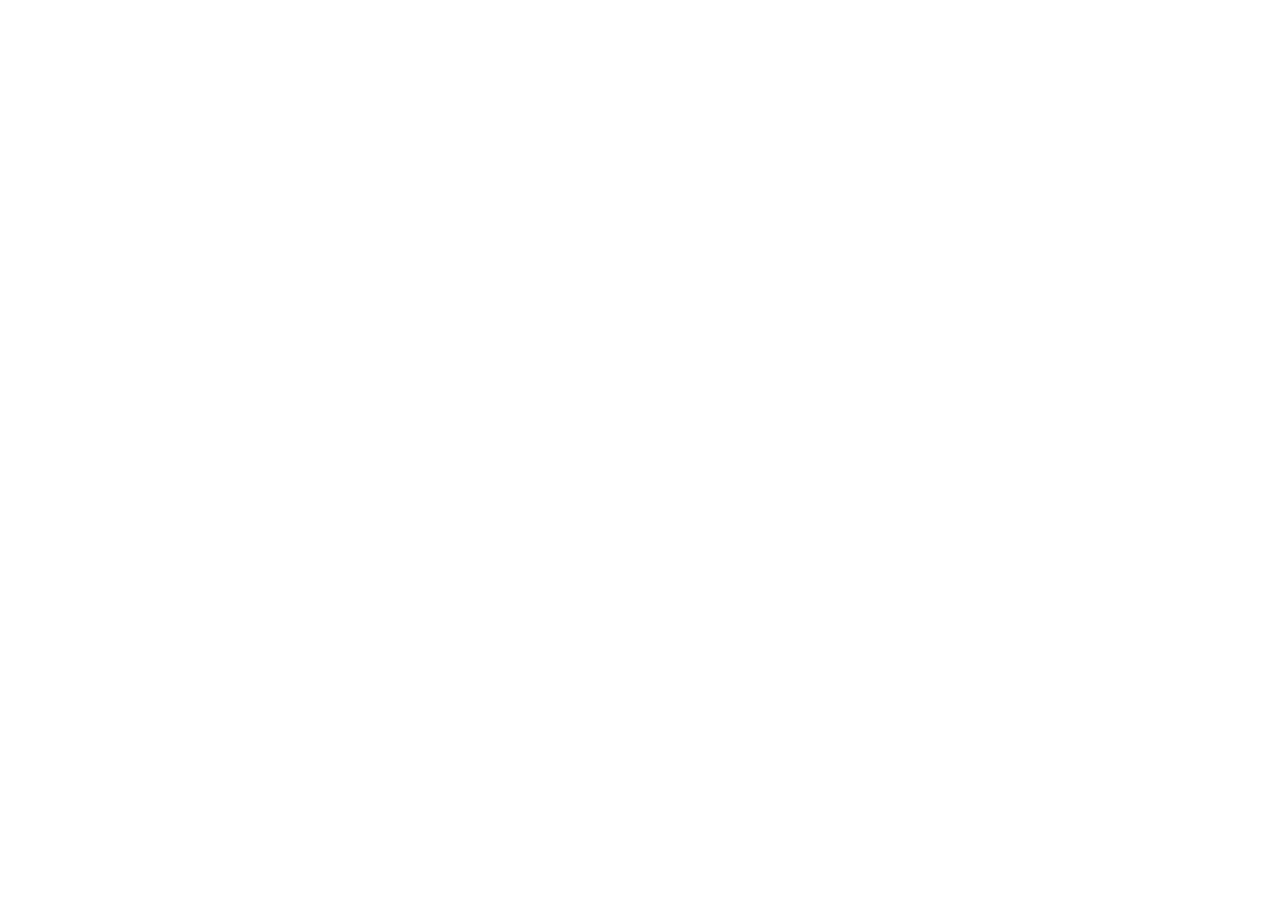
==== artists.html @ 7253f77e "Initial commit" ====
<!DOCTYPE html>
<html lang="en">
<head>
    <meta charset="UTF-8">
    <meta name="viewport" content="width=device-width, initial-scale=1.0">
    <title>Artists</title>
    <link rel="stylesheet" href="artists.css">
</head>
<body>
    
</body>
</html>
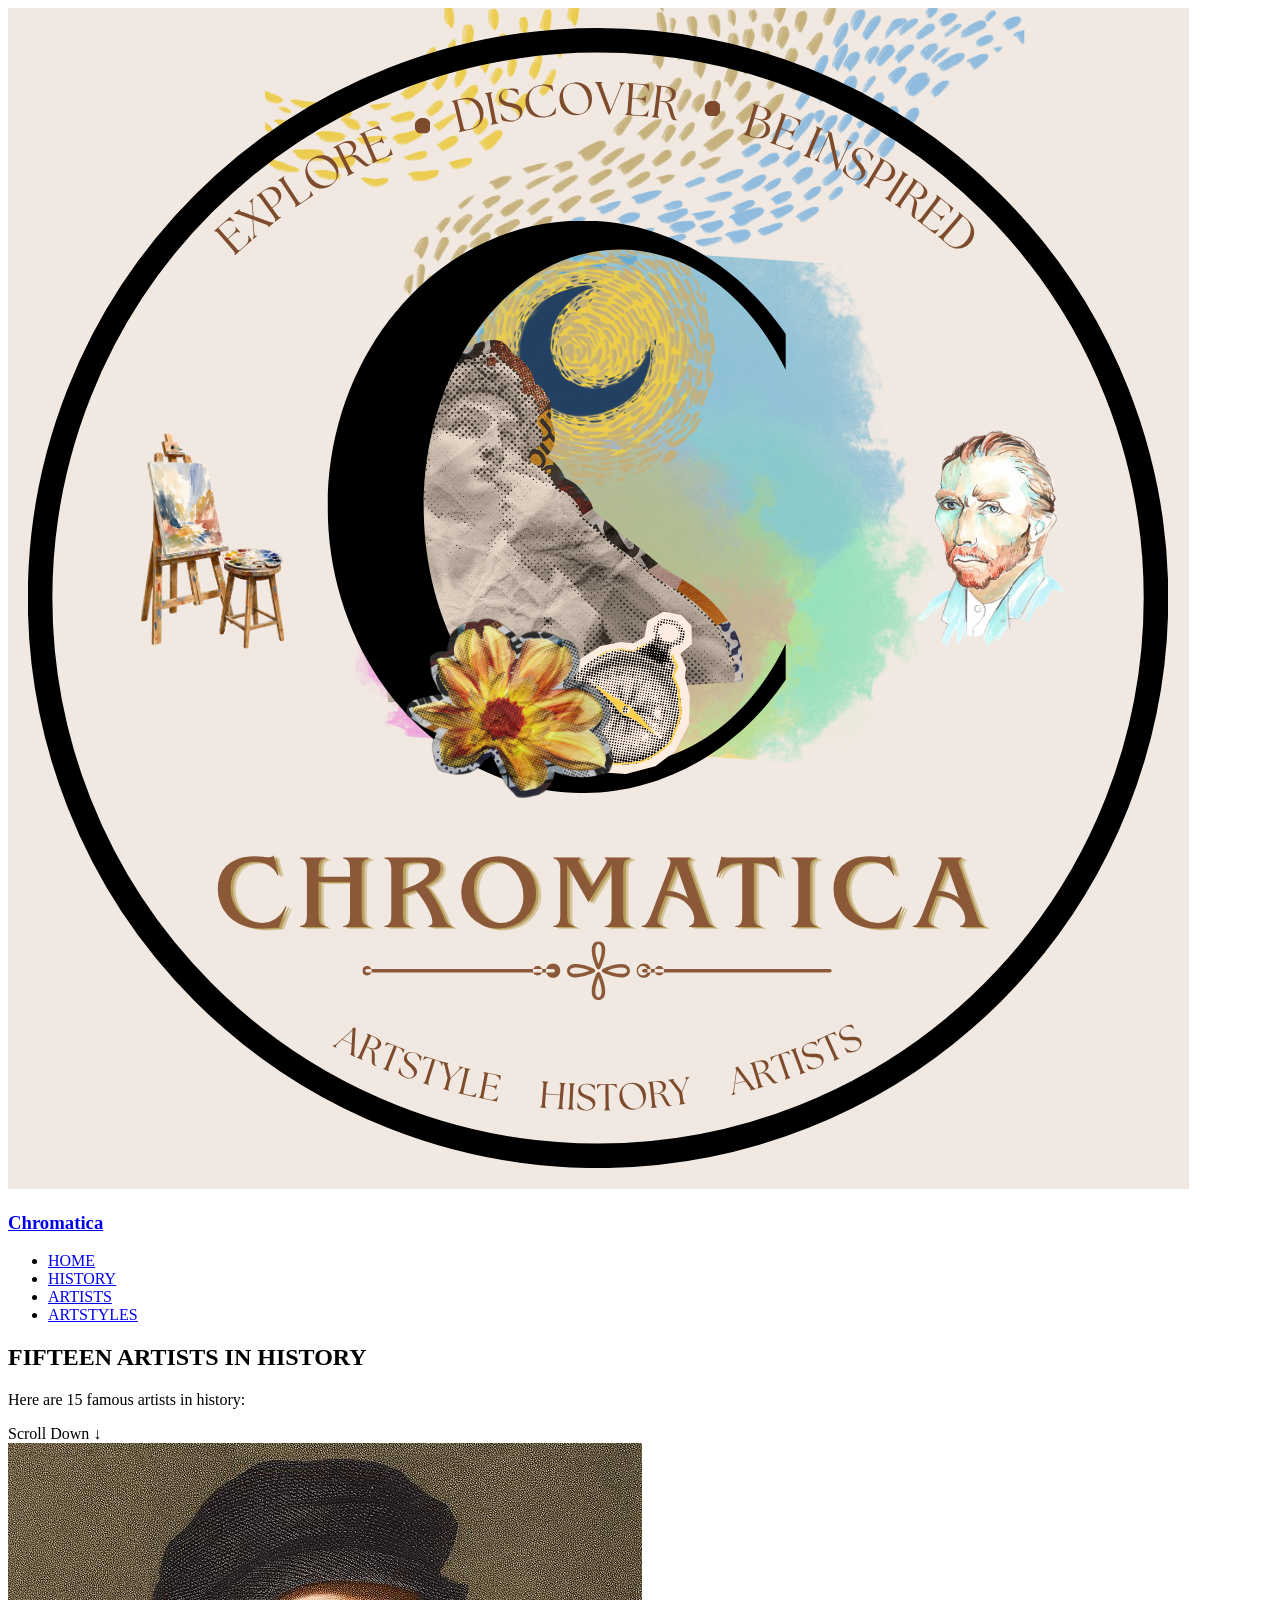
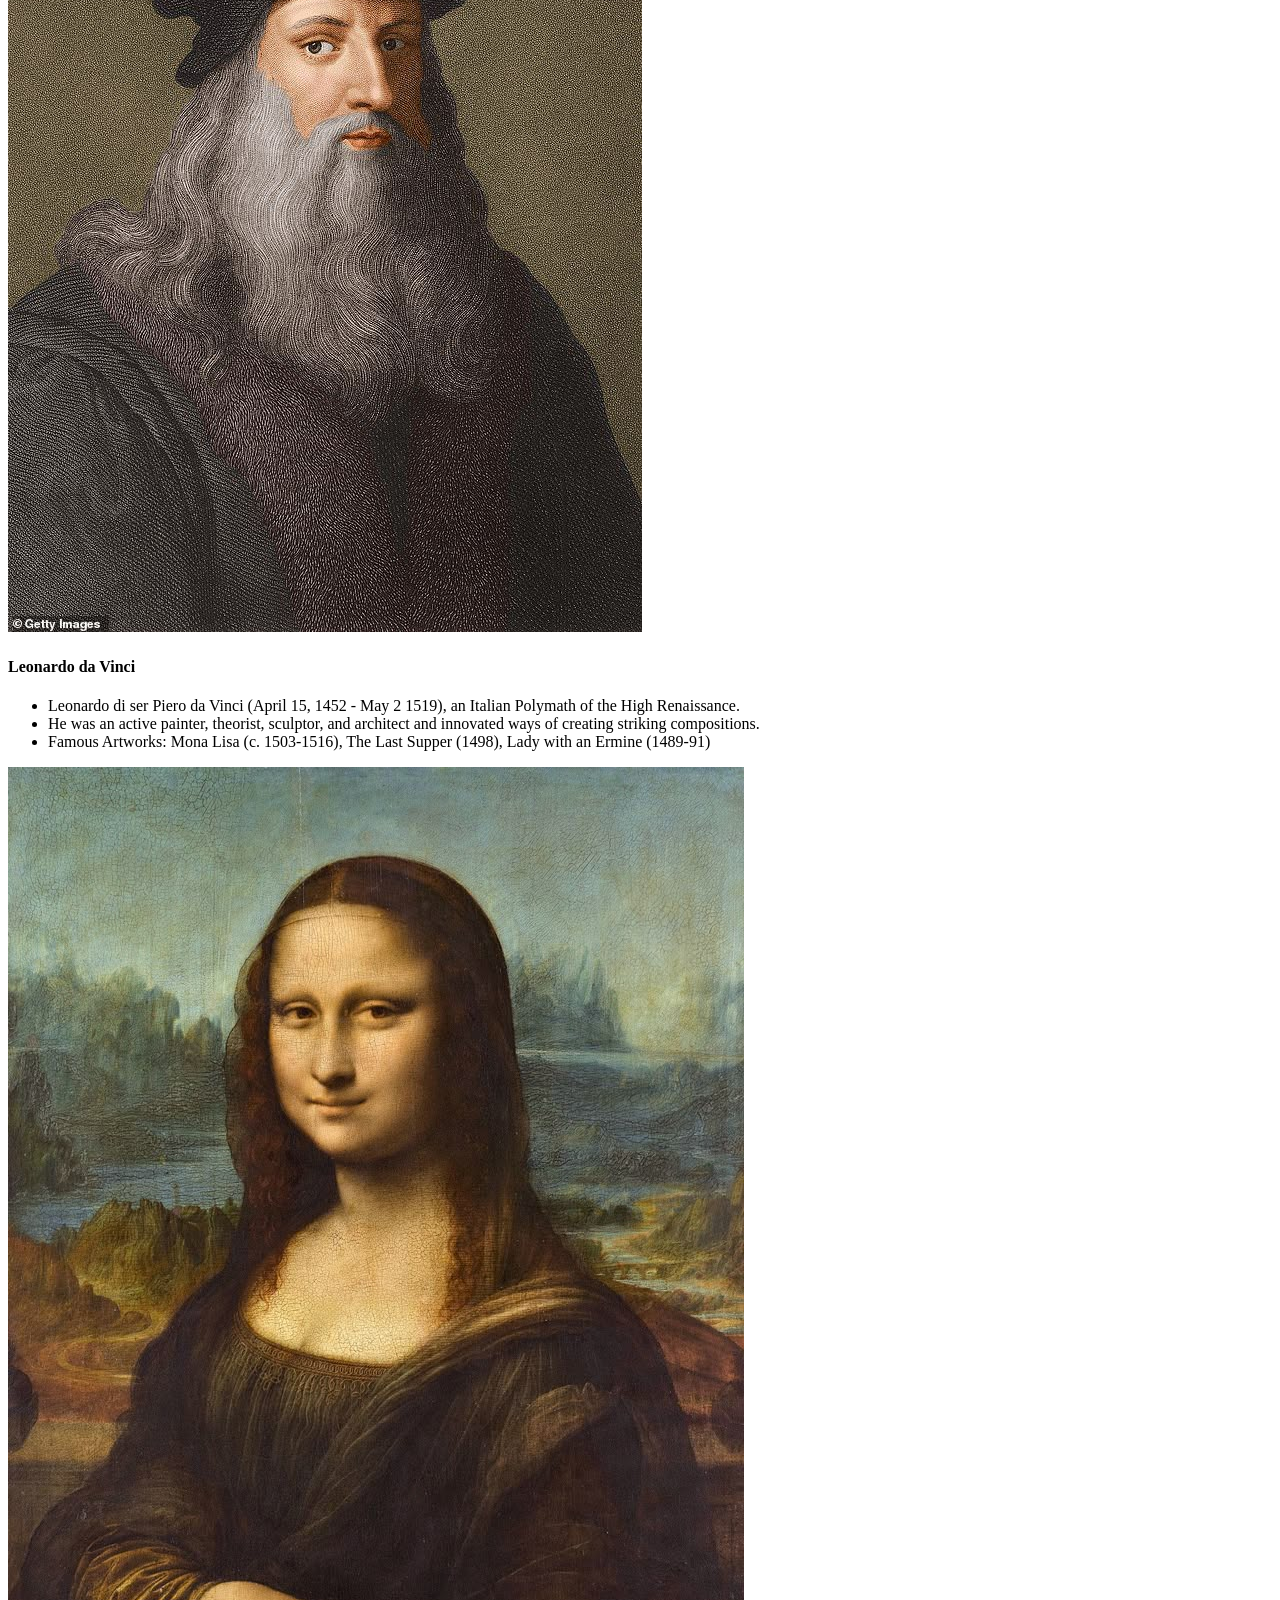
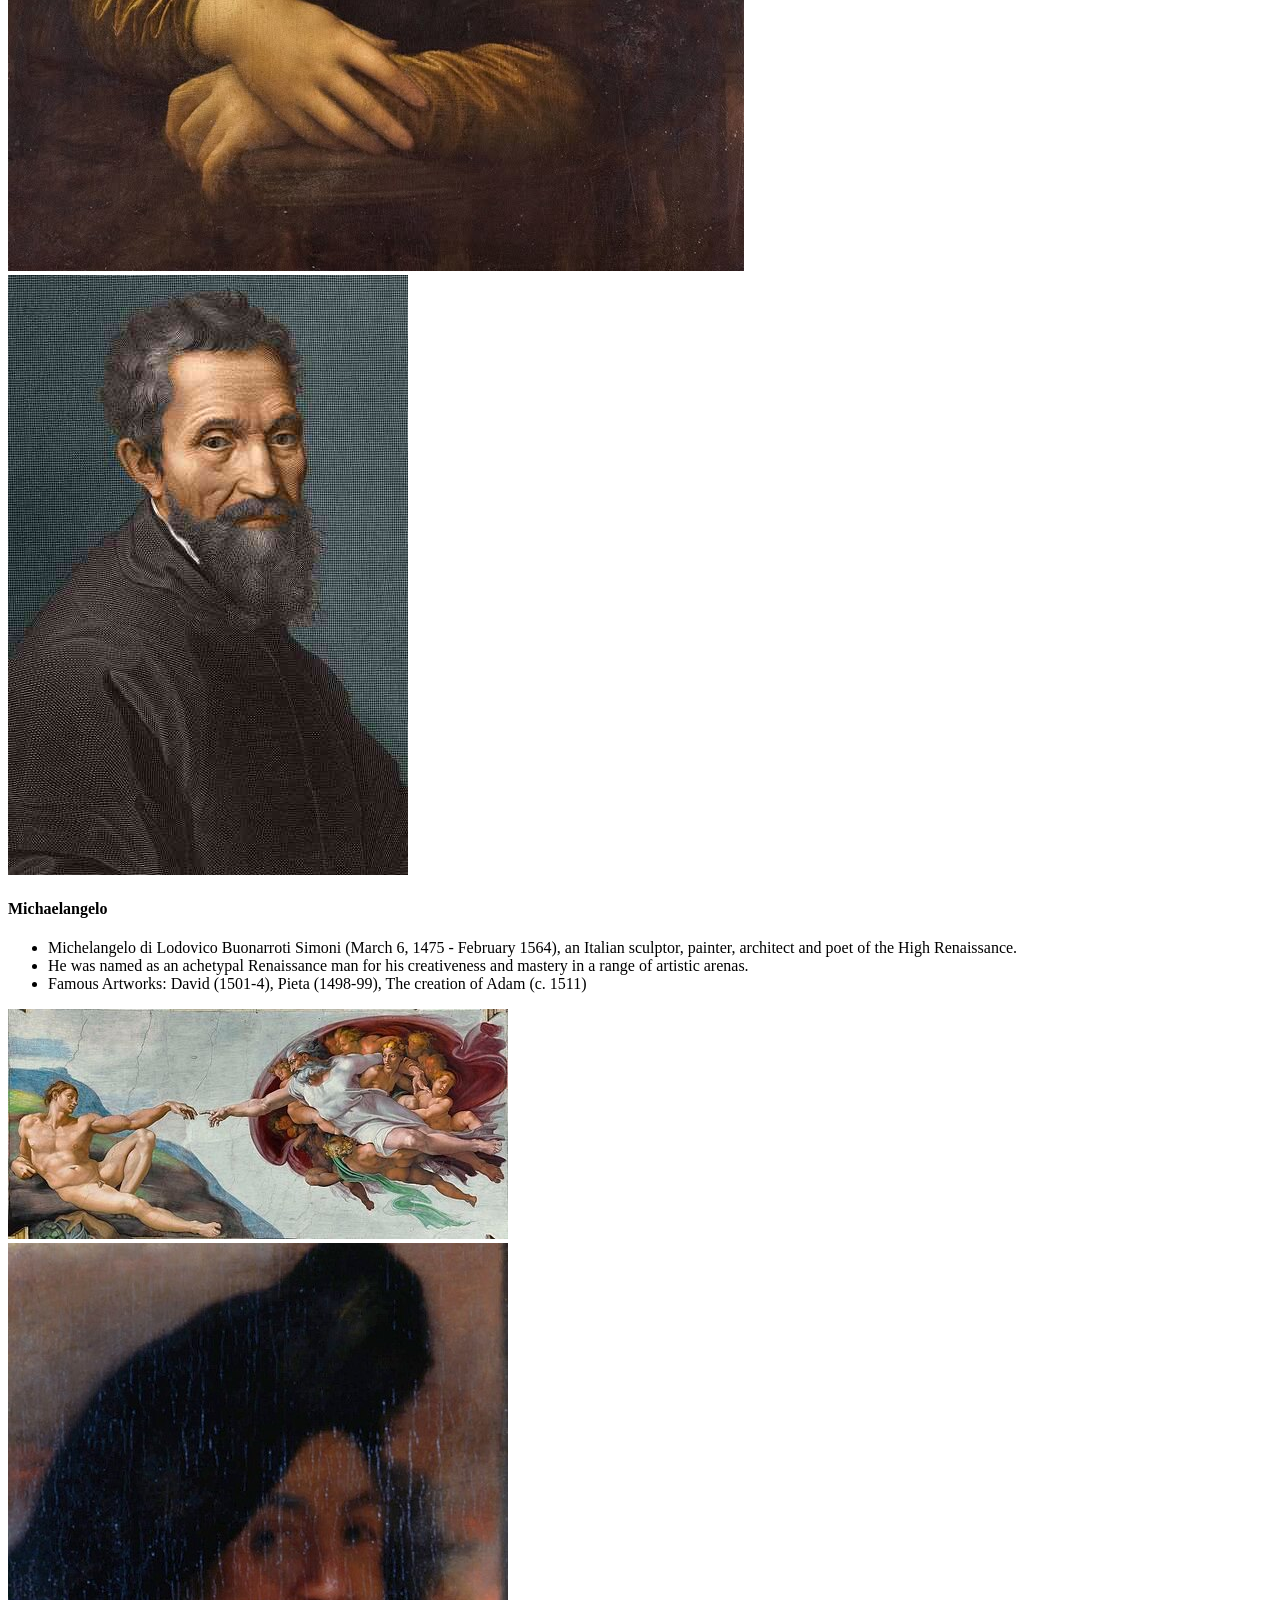
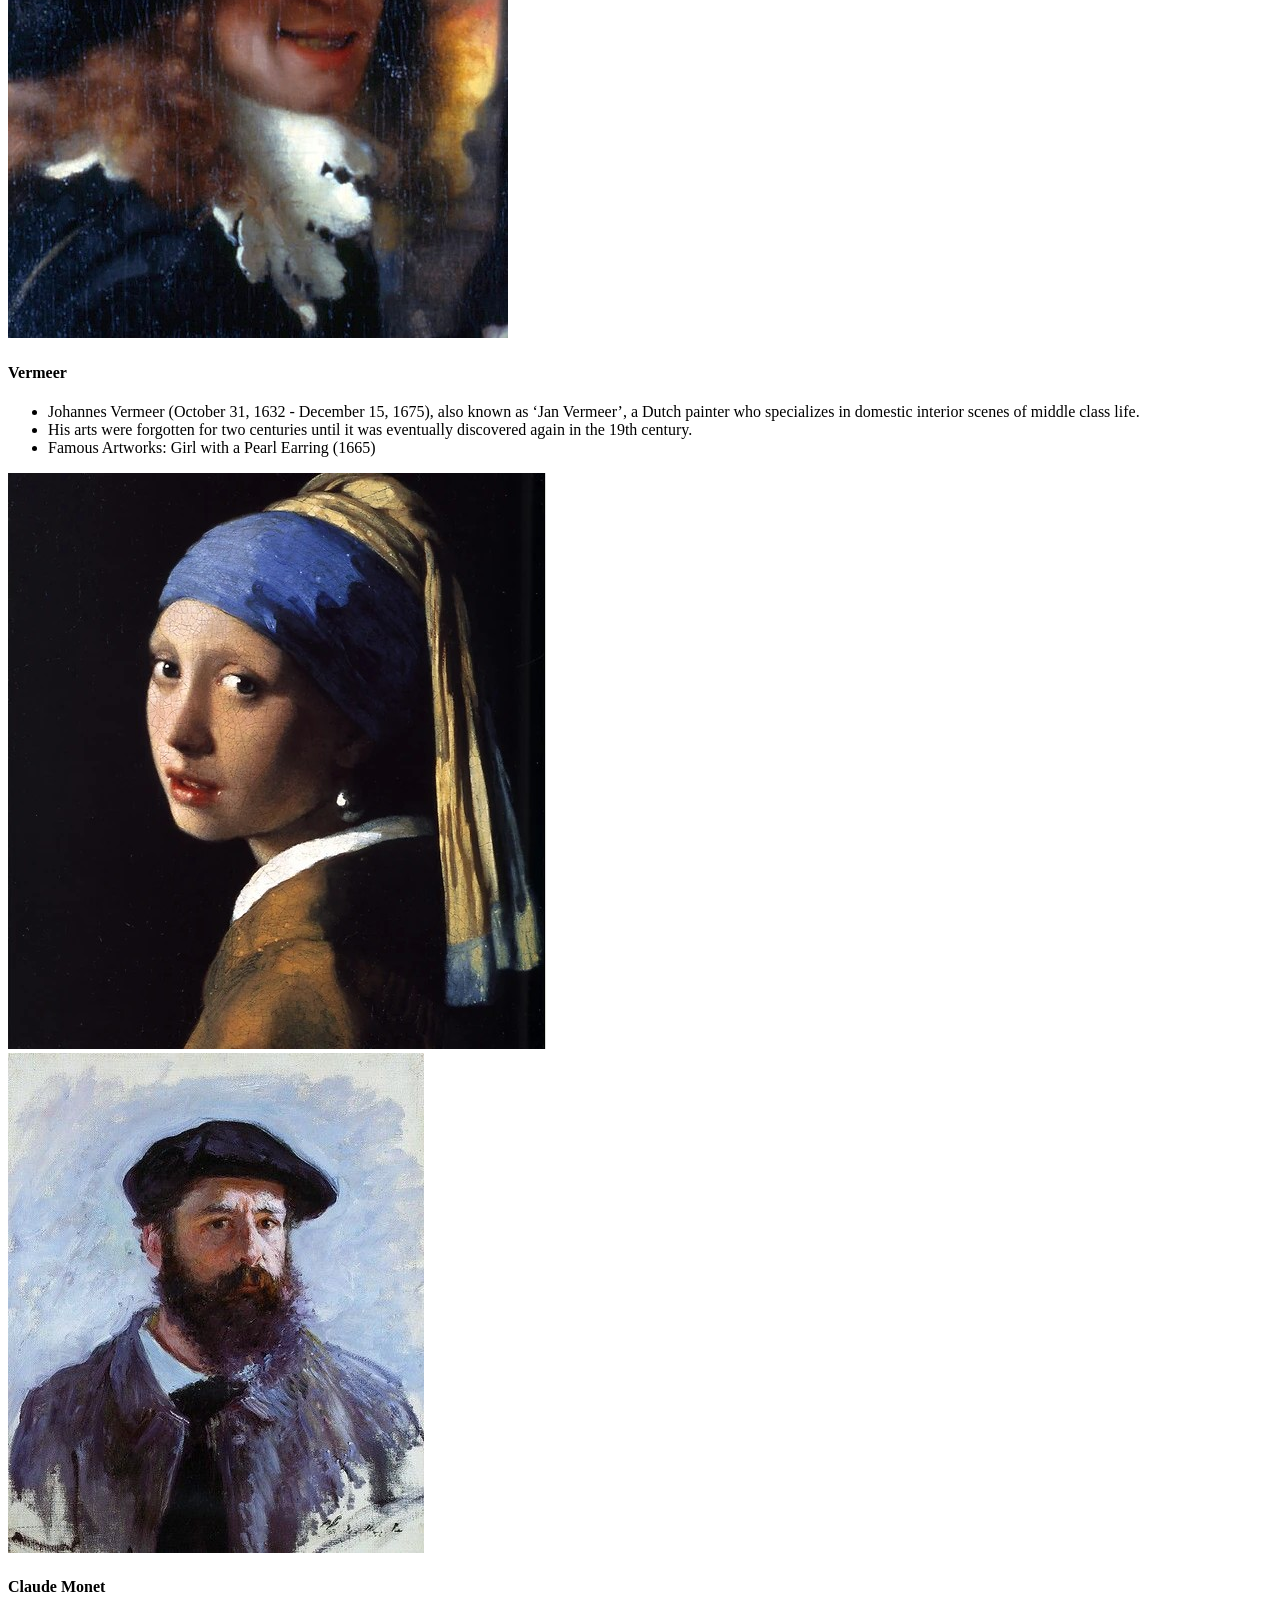
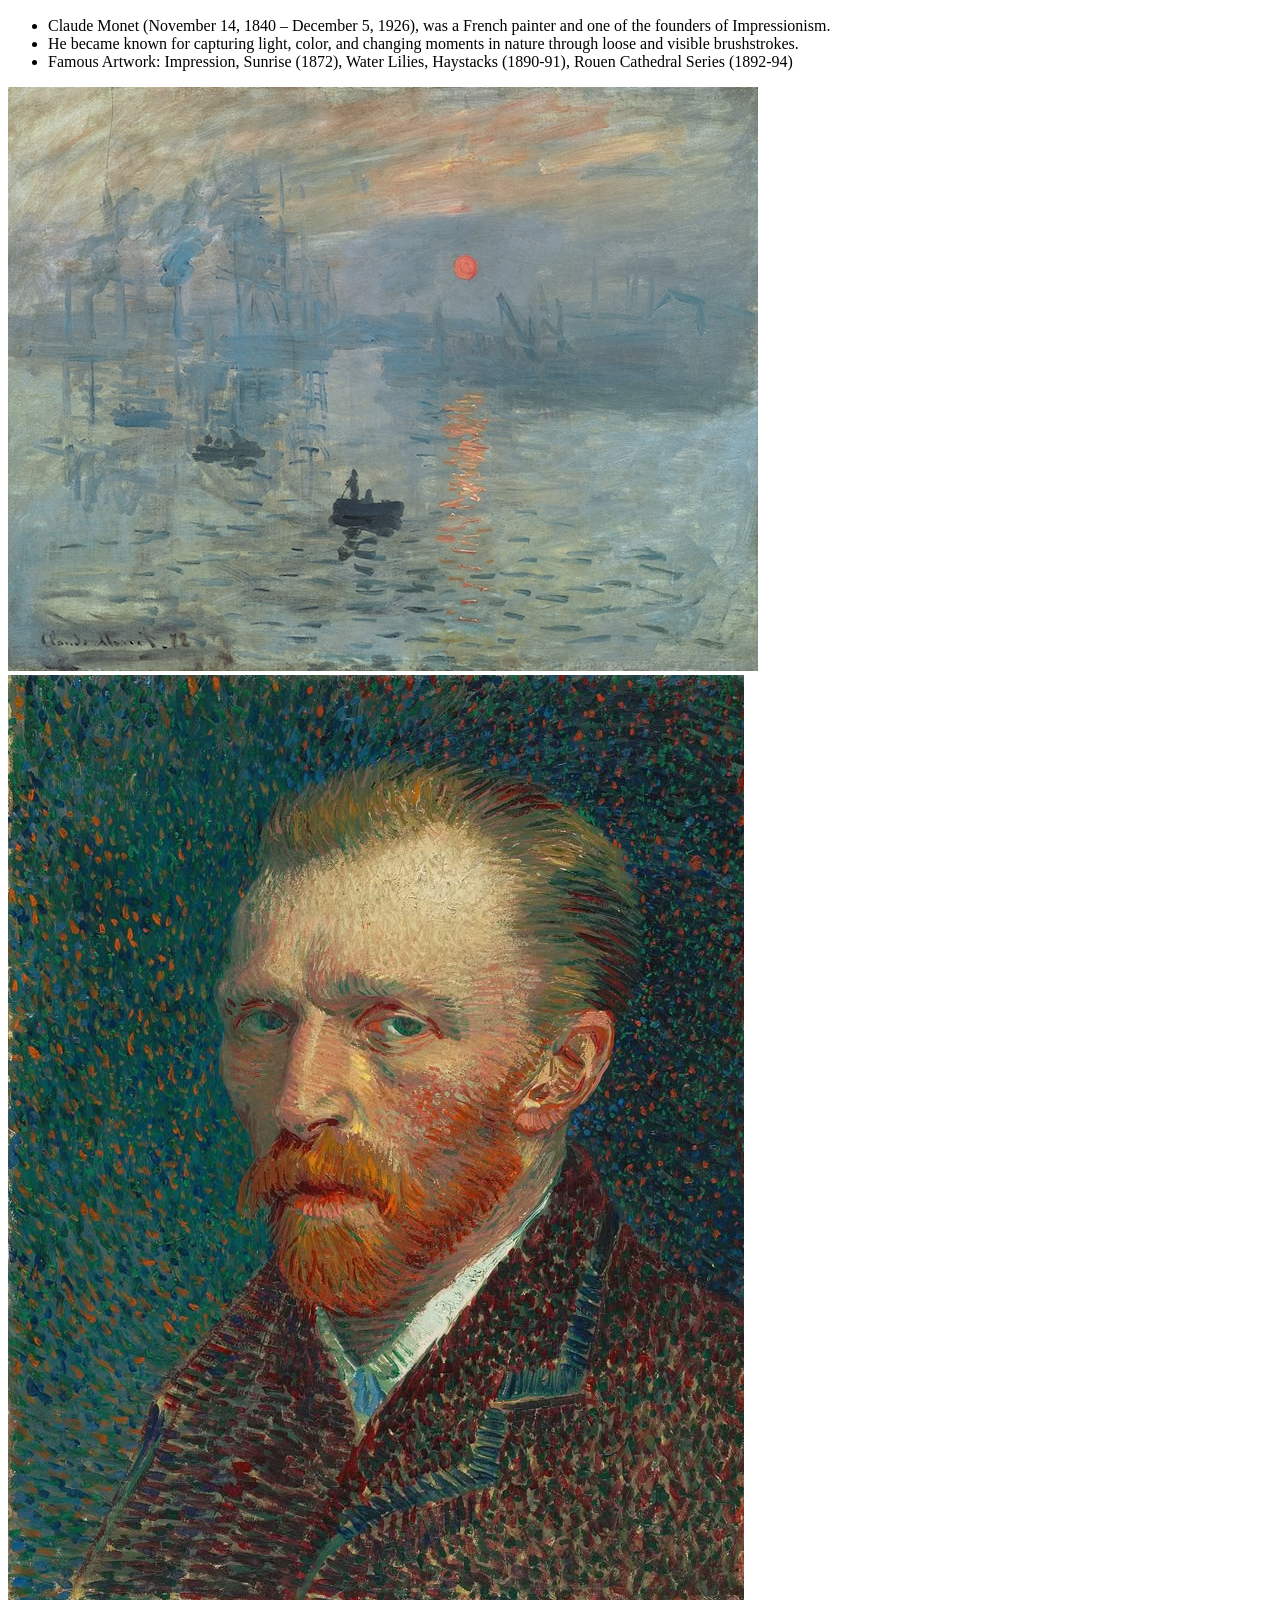
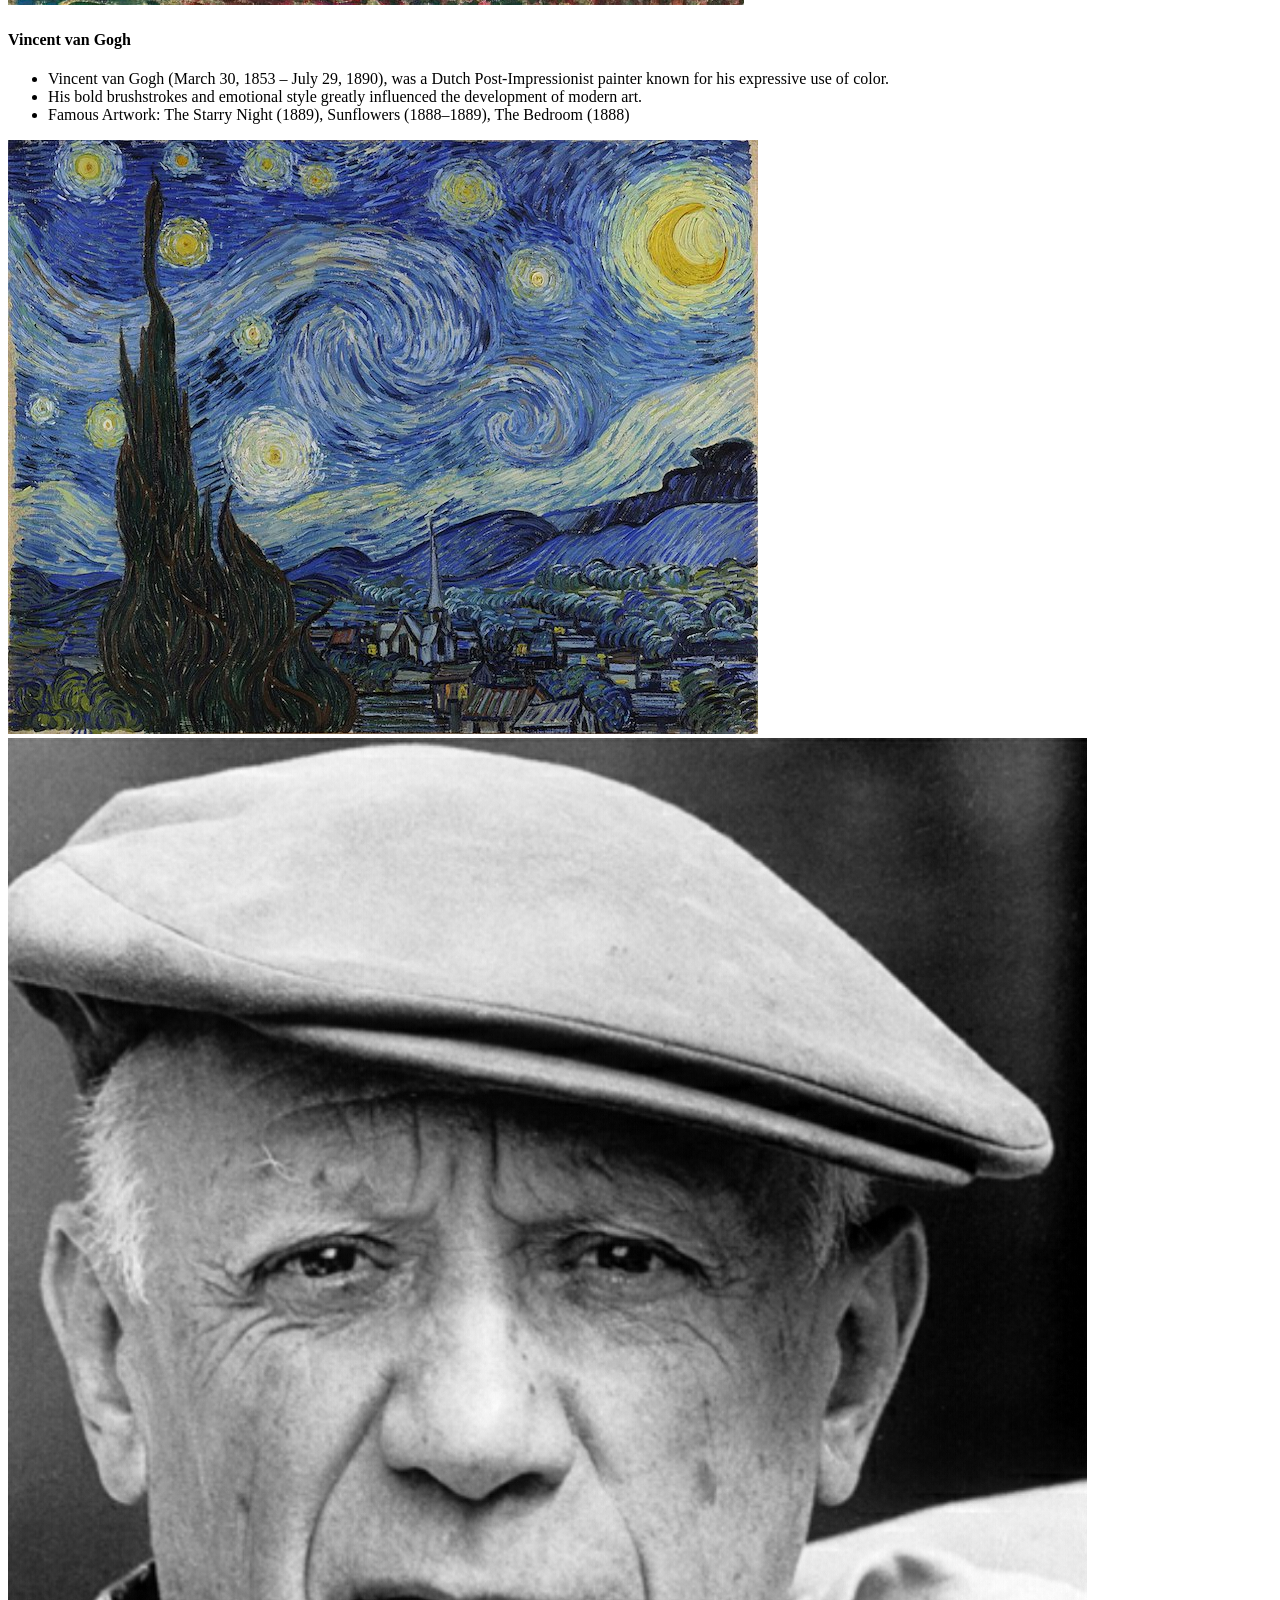
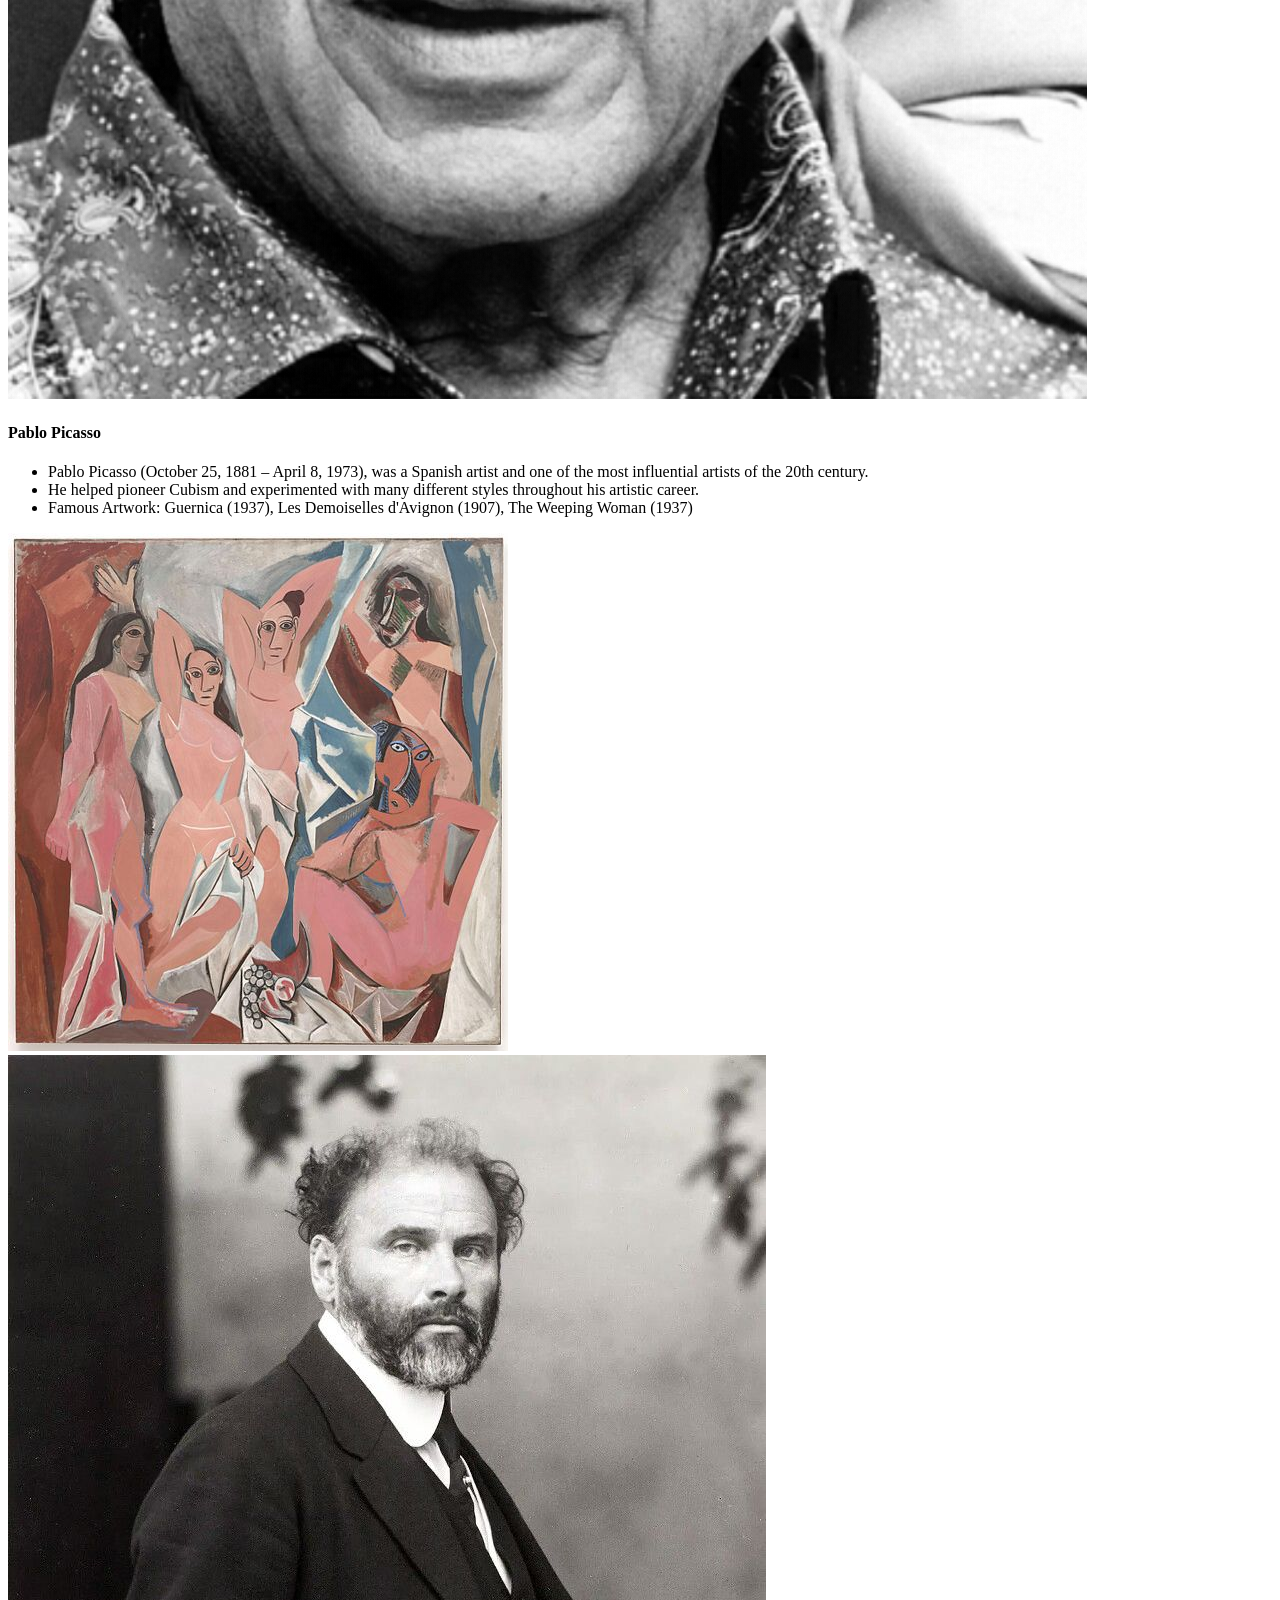
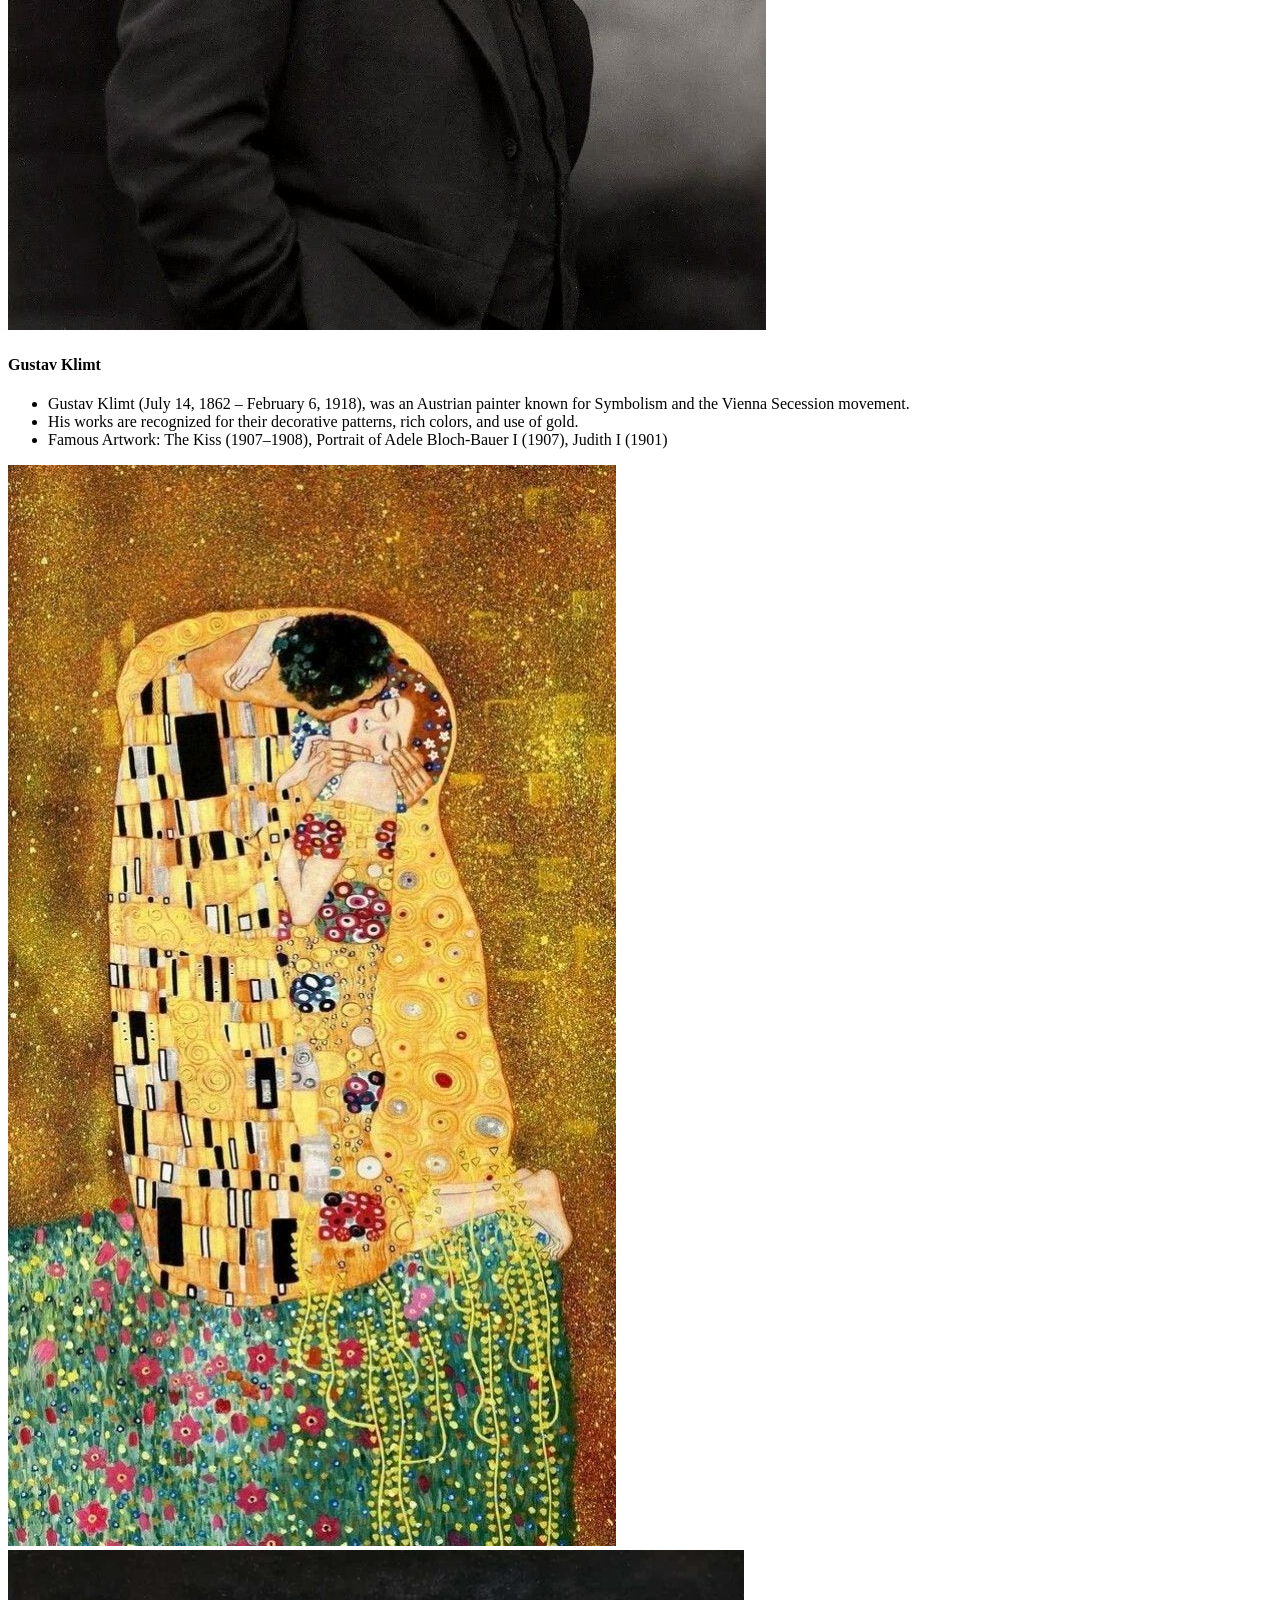
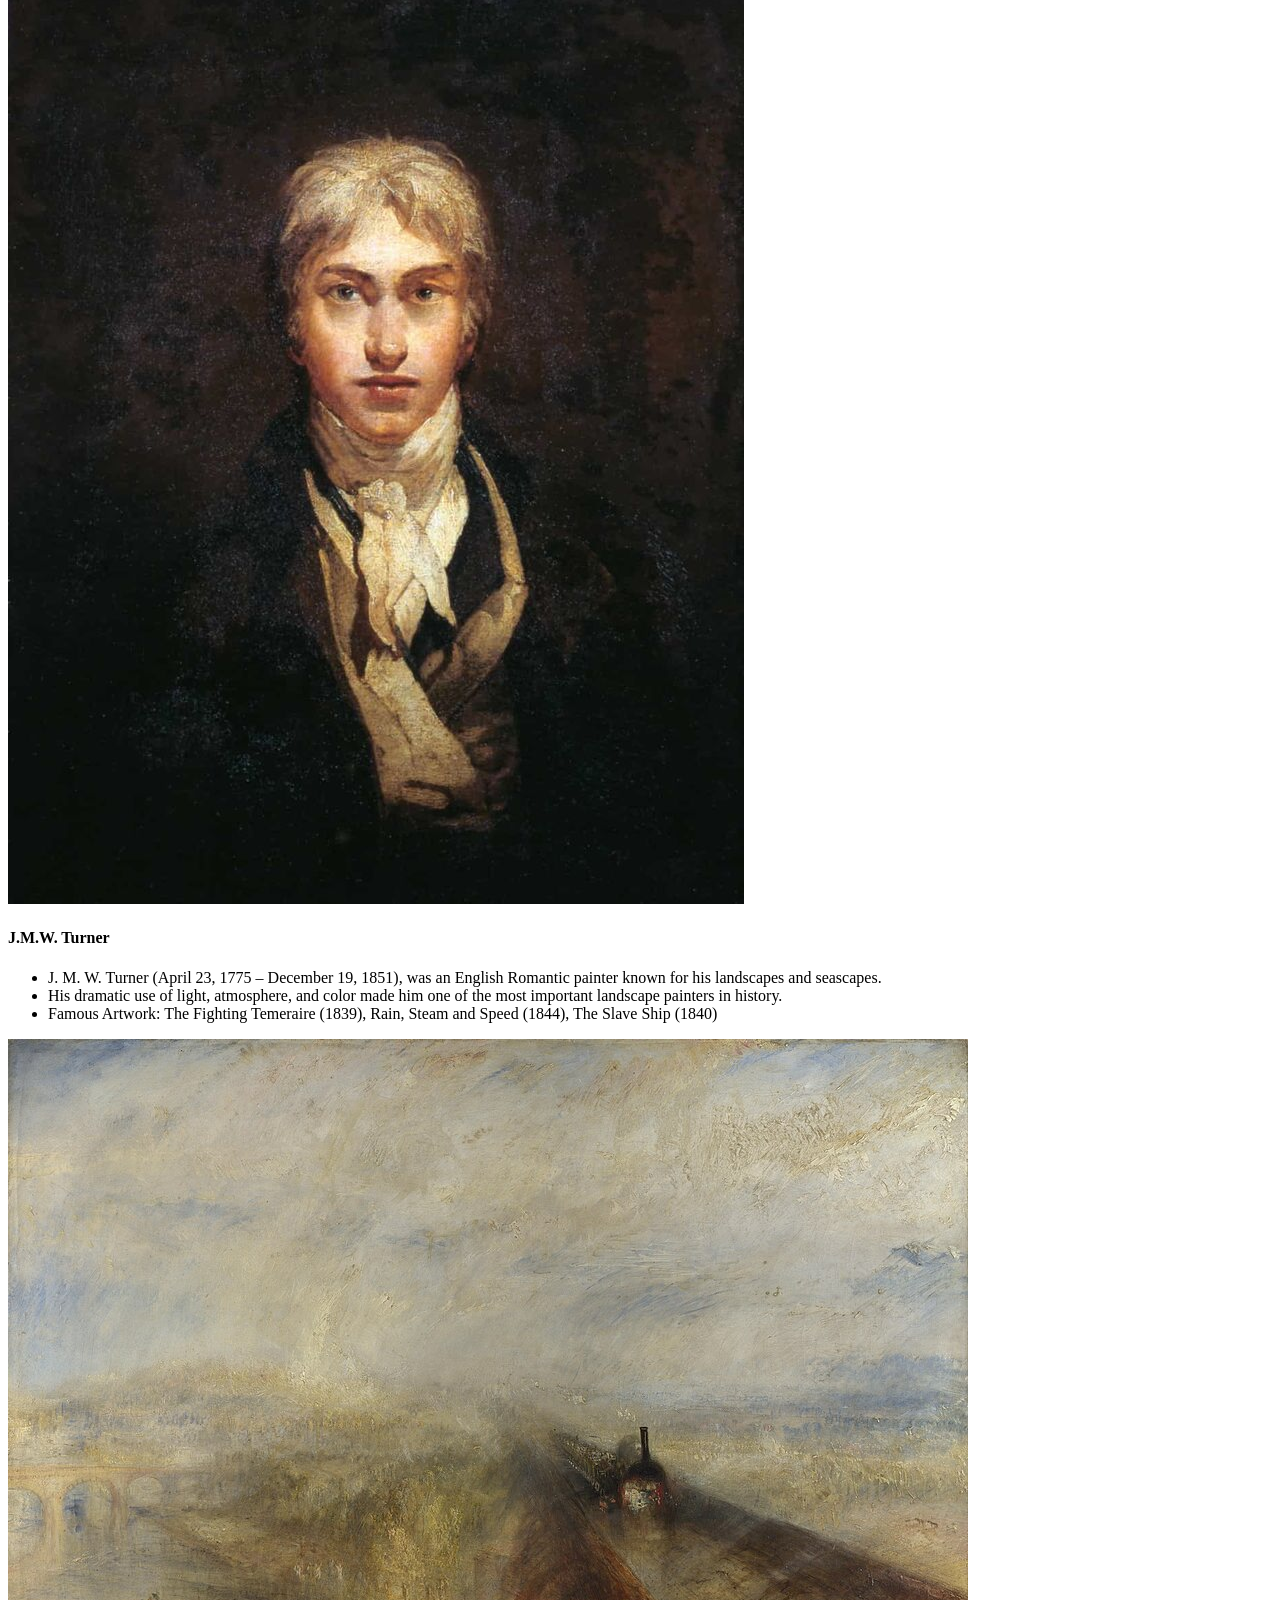
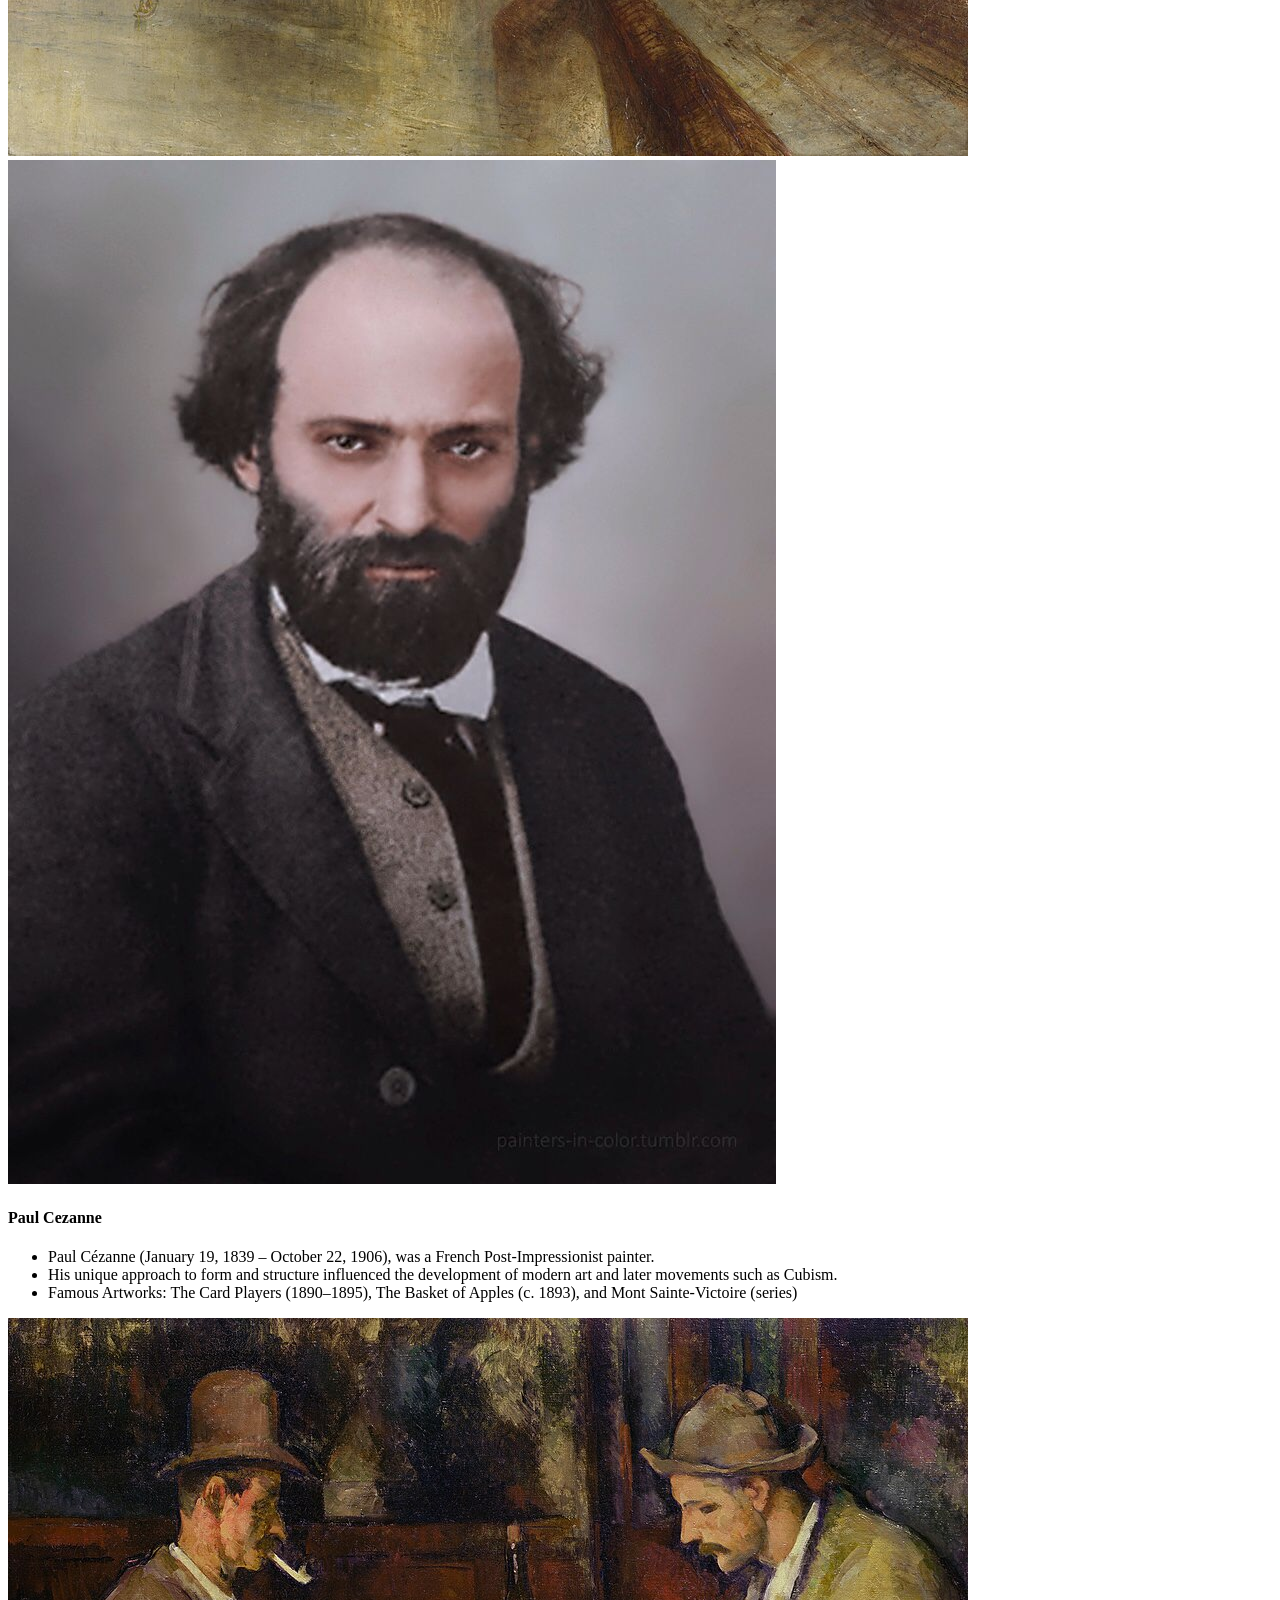
==== commit 1119ed7f: "updated versions of artists.html and artstyles.html" ====
--- a/artists.html
+++ b/artists.html
@@ -7,6 +7,283 @@
     <link rel="stylesheet" href="artists.css">
 </head>
 <body>
-    
+    <nav>
+        <a href="home.html">
+            <img src="bg_img/logo.png" alt="Chromatica Logo">
+            <h3>Chromatica</h3>
+        </a>
+        <ul>
+            <li><a href="home.html">HOME</a></li>
+            <li><a href="history.html">HISTORY</a></li> 
+            <li><a href="artists.html">ARTISTS</a></li>
+            <li><a href="artstyles.html">ARTSTYLES</a></li>
+        </ul>
+    </nav>
+
+    <h2>FIFTEEN ARTISTS IN HISTORY</h2>
+    <p>Here are 15 famous artists in history:</p>
+    <span class="swipe-hint">Scroll Down ↓</span>
+
+    <section class="artist-slide">
+        <article class="artist-card">
+            <div>
+                <img src="artists_img/da-vinci.jpg" alt="Leonardo da Vinci">
+            </div>
+            <div class="card-info">
+                <h4>Leonardo da Vinci</h4>
+                <ul>
+                    <li>Leonardo di ser Piero da Vinci (April 15, 1452 - May 2 1519), an Italian Polymath of the High Renaissance.</li>
+                    <li>He was an active painter, theorist, sculptor, and architect and innovated ways of creating striking compositions.</li>
+                    <li>Famous Artworks: Mona Lisa (c. 1503-1516), The Last Supper (1498), Lady with an Ermine (1489-91)</li>
+                </ul>
+            </div>
+            <div>
+                <img src="artists_img/mona-lisa.jpg" alt="Mona Lisa">
+            </div>
+        </article>
+
+        <article class="artist-card">
+            <div>
+                <img src="artists_img/michaelangelo.jpg" alt="Michaelangelo">
+            </div>
+            <div class="card-info">
+                <h4>Michaelangelo</h4>
+                <ul>
+                    <li>Michelangelo di Lodovico Buonarroti Simoni (March 6, 1475 - February 1564), an Italian sculptor, painter, architect and poet of the High Renaissance.</li>
+                    <li>He was named as an achetypal Renaissance man for his creativeness and mastery in a range of artistic arenas.</li>
+                    <li>Famous Artworks: David (1501-4), Pieta (1498-99), The creation of Adam (c. 1511)</li>
+                </ul>
+            </div>
+            <div>
+                <img src="artists_img/the-creation-of-adam.jpg" alt="The Creation of Adam">
+            </div>
+        </article>
+
+        <article class="artist-card">
+            <div>
+                <img src="artists_img/verneer.jpg" alt="Vermeer">
+            </div>
+            <div class="card-info">
+                <h4>Vermeer</h4>
+                <ul>
+                    <li>Johannes Vermeer (October 31, 1632 - December 15, 1675), also known as ‘Jan Vermeer’, a Dutch painter who specializes in domestic interior scenes of middle class life.</li>
+                    <li>His arts were forgotten for two centuries until it was eventually discovered again in the 19th century.</li>
+                    <li>Famous Artworks: Girl with a Pearl Earring (1665)</li>
+                </ul>
+            </div>
+            <div>
+                <img src="artists_img/girl-with-a-pearl-earring.jpg" alt="Girl with a Pearl Earring">
+            </div>
+        </article>
+
+        <article class="artist-card">
+            <div>
+                <img src="artists_img/monet.jpg" alt="Monet">
+            </div>
+            <div class="card-info">
+                <h4>Claude Monet</h4>
+                <ul>
+                    <li>Claude Monet (November 14, 1840 – December 5, 1926), was a French painter and one of the founders of Impressionism.</li>
+                    <li>He became known for capturing light, color, and changing moments in nature through loose and visible brushstrokes.</li>
+                    <li>Famous Artwork: Impression, Sunrise (1872), Water Lilies, Haystacks (1890-91), Rouen Cathedral Series (1892-94)</li>
+                </ul>
+            </div>
+            <div>
+                <img src="artists_img/impression-sunrise.jpg" alt="Impression, Sunrise">
+            </div>
+        </article>
+
+        <article class="artist-card">
+            <div>
+                <img src="artists_img/van-gogh.jpg" alt="Van Gogh">
+            </div>
+            <div class="card-info">
+                <h4>Vincent van Gogh</h4>
+                <ul>
+                    <li>Vincent van Gogh (March 30, 1853 – July 29, 1890), was a Dutch Post-Impressionist painter known for his expressive use of color.</li>
+                    <li>His bold brushstrokes and emotional style greatly influenced the development of modern art.</li>
+                    <li>Famous Artwork: The Starry Night (1889), Sunflowers (1888–1889), The Bedroom (1888)</li>
+                </ul>
+            </div>
+            <div>
+                <img src="artists_img/the-starry-night.jpg" alt="The Starry Night">
+            </div>
+        </article>
+
+        <article class="artist-card">
+            <div>
+                <img src="artists_img/picasso.jpg" alt="Picasso">
+            </div>
+            <div class="card-info">
+                <h4>Pablo Picasso</h4>
+                <ul>
+                    <li>Pablo Picasso (October 25, 1881 – April 8, 1973), was a Spanish artist and one of the most influential artists of the 20th century.</li>
+                    <li>He helped pioneer Cubism and experimented with many different styles throughout his artistic career.</li>
+                    <li>Famous Artwork: Guernica (1937), Les Demoiselles d'Avignon (1907), The Weeping Woman (1937)</li>
+                </ul>
+            </div>
+            <div>
+                <img src="artists_img/les-demoiselles-d'avignon.jpg" alt="Les Demoiselles d'Avignon">
+            </div>
+        </article>
+
+        <article class="artist-card">
+            <div>
+                <img src="artists_img/gustav.jpg" alt="Gustav Klimt">
+            </div>
+            <div class="card-info">
+                <h4>Gustav Klimt</h4>
+                <ul>
+                    <li>Gustav Klimt (July 14, 1862 – February 6, 1918), was an Austrian painter known for Symbolism and the Vienna Secession movement.</li>
+                    <li>His works are recognized for their decorative patterns, rich colors, and use of gold.</li>
+                    <li>Famous Artwork: The Kiss (1907–1908), Portrait of Adele Bloch-Bauer I (1907), Judith I (1901)</li>
+                </ul>
+            </div>
+            <div>
+                <img src="artists_img/the-kiss.jpg" alt="The Kiss">
+            </div>
+        </article>
+
+        <article class="artist-card">
+            <div>
+                <img src="artists_img/turner.jpg" alt="Turner">
+            </div>
+            <div class="card-info">
+                <h4>J.M.W. Turner</h4>
+                <ul>
+                    <li>J. M. W. Turner (April 23, 1775 – December 19, 1851), was an English Romantic painter known for his landscapes and seascapes.</li>
+                    <li>His dramatic use of light, atmosphere, and color made him one of the most important landscape painters in history.</li>
+                    <li>Famous Artwork: The Fighting Temeraire (1839), Rain, Steam and Speed (1844), The Slave Ship (1840)</li>
+                </ul>
+            </div>
+            <div>
+                <img src="artists_img/rain-steam-speed.jpg" alt="Rain, Steam and Speed">
+            </div>
+        </article>
+
+        <article class="artist-card">
+            <div>
+                <img src="artists_img/paul.jpg" alt="Paul Cezanne">
+            </div>
+            <div class="card-info">
+                <h4>Paul Cezanne</h4>
+                <ul>
+                    <li>Paul Cézanne (January 19, 1839 – October 22, 1906), was a French Post-Impressionist painter.</li>
+                    <li>His unique approach to form and structure influenced the development of modern art and later movements such as Cubism.</li>
+                    <li>Famous Artworks: The Card Players (1890–1895), The Basket of Apples (c. 1893), and Mont Sainte-Victoire (series)</li>
+                </ul>
+            </div>
+            <div>
+                <img src="artists_img/the-card-players.jpg" alt="The Card Players">
+            </div>
+        </article>
+
+        <article class="artist-card">
+            <div>
+                <img src="artists_img/raphael.jpg" alt="Raphael">
+            </div>
+            <div class="card-info">
+                <h4>Raphael</h4>
+                <ul>
+                    <li>Raphael (April 6, 1483 – April 6, 1520), was an Italian painter and architect of the High Renaissance.</li>
+                    <li>He was admired for his balanced compositions and harmonious depictions of human figures.</li>
+                    <li>Famous Artworks: The School of Athens (1509–1511), Sistine Madonna (1512), and The Transfiguration (1516–1520)</li>
+                </ul>
+            </div>
+            <div>
+                <img src="artists_img/school-of-athens.jpg" alt="The School of Athens">
+            </div>
+        </article>
+
+        <article class="artist-card">
+            <div>
+                <img src="artists_img/rembrandt.jpg" alt="Rembrandt">
+            </div>
+            <div class="card-info">
+                <h4>Rembrandt</h4>
+                <ul>
+                    <li>Rembrandt (July 15, 1606 – October 4, 1669), was a Dutch painter and one of the greatest artists of the Dutch Golden Age.</li>
+                    <li>He became famous for his mastery of light and shadow and his deeply expressive portraits.</li>
+                    <li>Famous Artworks: The Night Watch (1642), The Anatomy Lesson of Dr. Nicolaes Tulp (1632), and The Return of the Prodigal Son (c. 1669)</li>
+                </ul>
+            </div>
+            <div>
+                <img src="artists_img/the-night-watch.jpg" alt="The Night Watch">
+            </div>
+        </article>
+
+        <article class="artist-card">
+            <div>
+                <img src="artists_img/cassat.jpg" alt="Mary Cassatt">
+            </div>
+            <div class="card-info">
+                <h4>Mary Cassatt</h4>
+                <ul>
+                    <li>Mary Cassatt (May 22, 1844 – June 14, 1926), was an American painter and printmaker associated with Impressionism.</li>
+                    <li>She was especially known for her paintings depicting women, children, and everyday family life.</li>
+                    <li>Famous Artworks: The Child's Bath (1893), Little Girl in a Blue Armchair (1878), and The Boating Party (1893–1894)</li>
+                </ul>
+            </div>
+            <div>
+                <img src="artists_img/little-girl-in-a-blue-armchair.webp" alt="Little Girl in a Blue Armchair">
+            </div>
+        </article>
+
+        <article class="artist-card">
+            <div>
+                <img src="artists_img/pollock.jpg" alt="Jackson Pollock">
+            </div>
+            <div class="card-info">
+                <h4>Jackson Pollock</h4>
+                <ul>
+                    <li>Jackson Pollock (January 28, 1912 – August 11, 1956), was an American painter and a major figure in Abstract Expressionism.</li>
+                    <li>He became famous for his innovative drip painting technique and energetic abstract compositions.</li>
+                    <li>Famous Artworks: No. 5, 1948 (1948), Blue Poles (1952), and Mural (1943)</li>
+                </ul>
+            </div>
+            <div>
+                <img src="artists_img/autumn-rythm.webp" alt="Autumn Rhythm">
+            </div>
+        </article>
+
+        <article class="artist-card">
+            <div>
+                <img src="artists_img/georgia.jpg" alt="Georgia O'Keeffe">
+            </div>
+            <div class="card-info">
+                <h4>Georgia O'Keeffe</h4>
+                <ul>
+                    <li>Georgia O'Keeffe (November 15, 1887 – March 6, 1986), was an American modernist painter known for her paintings of flowers and landscapes.</li>
+                    <li>Her distinctive style made her one of the most important figures in American modern art.</li>
+                    <li>Famous Artworks: Jimson Weed/White Flower No. 1 (1932), Black Iris III (1926), and Cow's Skull: Red, White, and Blue (1931)</li>
+                </ul>
+            </div>
+            <div>
+                <img src="artists_img/jimson-weed.jpg" alt="Jimson Weed">
+            </div>
+        </article>
+
+        <article class="artist-card">
+            <div>
+                <img src="artists_img/edvard.jpg" alt="Edvard Munch">
+            </div>
+            <div class="card-info">
+                <h4>Edvard Munch</h4>
+                <ul>
+                    <li>Edvard Munch (December 12, 1863 – January 23, 1944), was a Norwegian painter associated with Expressionism.</li>
+                    <li>His emotionally intense works explored themes such as anxiety, love, and human experience.</li>
+                    <li>Famous Artworks: The Scream (1893), Madonna (1894–1895), and The Sick Child (1885–1886)</li>
+                </ul>
+            </div>
+            <div>
+                <img src="artists_img/the-scream.jpg" alt="The Scream">
+            </div>
+        </article>
+
+    </section>
+
+    <footer>
+        <p>&copy; 2026 Copyright chromatica.com</p>
+    </footer>
 </body>
 </html>
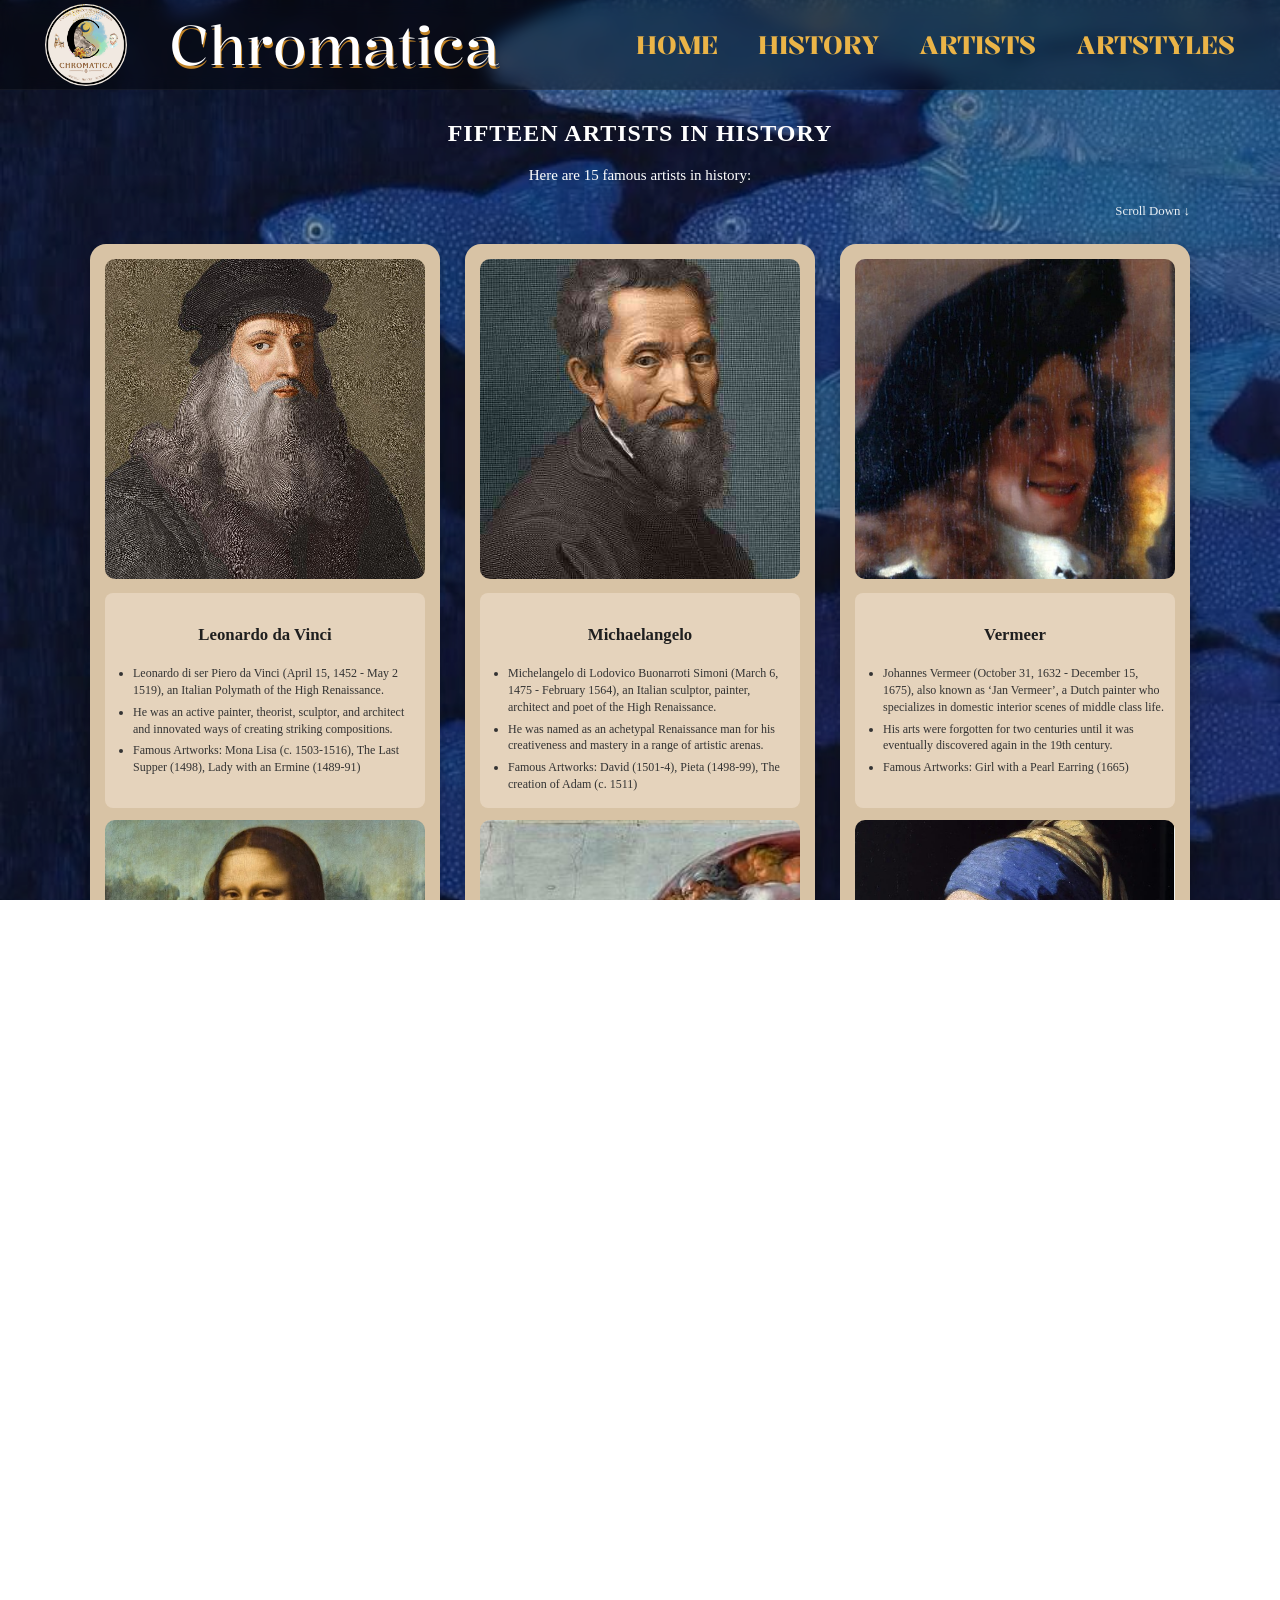
==== commit 09298167: "update" ====
--- a/artists.html
+++ b/artists.html
@@ -4,16 +4,23 @@
     <meta charset="UTF-8">
     <meta name="viewport" content="width=device-width, initial-scale=1.0">
     <title>Artists</title>
-    <link rel="stylesheet" href="artists.css">
+    <link rel="stylesheet" href="css/styles.css">
+    <link rel="stylesheet" href="css/artists.css">
+    <link rel="preconnect" href="https://fonts.googleapis.com">
+    <link rel="preconnect" href="https://fonts.gstatic.com" crossorigin>
+    <link href="https://fonts.googleapis.com/css2?family=Kalnia:wght@100..700&display=swap" rel="stylesheet">
+    <link rel="preconnect" href="https://fonts.googleapis.com">
+    <link rel="preconnect" href="https://fonts.gstatic.com" crossorigin>
+    <link href="https://fonts.googleapis.com/css2?family=Hedvig+Letters+Sans&family=Kalnia:wght@100..700&display=swap" rel="stylesheet">
 </head>
 <body>
-    <nav>
-        <a href="home.html">
-            <img src="bg_img/logo.png" alt="Chromatica Logo">
+    <nav class="nav-banner">
+        <a href="index.html">
+            <img class="logo" src="bg_img/logo.png" alt="Chromatica Logo">
             <h3>Chromatica</h3>
         </a>
         <ul>
-            <li><a href="home.html">HOME</a></li>
+            <li><a href="index.html">HOME</a></li>
             <li><a href="history.html">HISTORY</a></li> 
             <li><a href="artists.html">ARTISTS</a></li>
             <li><a href="artstyles.html">ARTSTYLES</a></li>
@@ -22,266 +29,267 @@
 
     <h2>FIFTEEN ARTISTS IN HISTORY</h2>
     <p>Here are 15 famous artists in history:</p>
-    <span class="swipe-hint">Scroll Down ↓</span>
-
-    <section class="artist-slide">
-        <article class="artist-card">
-            <div>
-                <img src="artists_img/da-vinci.jpg" alt="Leonardo da Vinci">
-            </div>
-            <div class="card-info">
-                <h4>Leonardo da Vinci</h4>
-                <ul>
-                    <li>Leonardo di ser Piero da Vinci (April 15, 1452 - May 2 1519), an Italian Polymath of the High Renaissance.</li>
-                    <li>He was an active painter, theorist, sculptor, and architect and innovated ways of creating striking compositions.</li>
-                    <li>Famous Artworks: Mona Lisa (c. 1503-1516), The Last Supper (1498), Lady with an Ermine (1489-91)</li>
-                </ul>
-            </div>
-            <div>
-                <img src="artists_img/mona-lisa.jpg" alt="Mona Lisa">
-            </div>
-        </article>
-
-        <article class="artist-card">
-            <div>
-                <img src="artists_img/michaelangelo.jpg" alt="Michaelangelo">
-            </div>
-            <div class="card-info">
-                <h4>Michaelangelo</h4>
-                <ul>
-                    <li>Michelangelo di Lodovico Buonarroti Simoni (March 6, 1475 - February 1564), an Italian sculptor, painter, architect and poet of the High Renaissance.</li>
-                    <li>He was named as an achetypal Renaissance man for his creativeness and mastery in a range of artistic arenas.</li>
-                    <li>Famous Artworks: David (1501-4), Pieta (1498-99), The creation of Adam (c. 1511)</li>
-                </ul>
-            </div>
-            <div>
-                <img src="artists_img/the-creation-of-adam.jpg" alt="The Creation of Adam">
-            </div>
-        </article>
-
-        <article class="artist-card">
-            <div>
-                <img src="artists_img/verneer.jpg" alt="Vermeer">
-            </div>
-            <div class="card-info">
-                <h4>Vermeer</h4>
-                <ul>
-                    <li>Johannes Vermeer (October 31, 1632 - December 15, 1675), also known as ‘Jan Vermeer’, a Dutch painter who specializes in domestic interior scenes of middle class life.</li>
-                    <li>His arts were forgotten for two centuries until it was eventually discovered again in the 19th century.</li>
-                    <li>Famous Artworks: Girl with a Pearl Earring (1665)</li>
-                </ul>
-            </div>
-            <div>
-                <img src="artists_img/girl-with-a-pearl-earring.jpg" alt="Girl with a Pearl Earring">
-            </div>
-        </article>
-
-        <article class="artist-card">
-            <div>
-                <img src="artists_img/monet.jpg" alt="Monet">
-            </div>
-            <div class="card-info">
-                <h4>Claude Monet</h4>
-                <ul>
-                    <li>Claude Monet (November 14, 1840 – December 5, 1926), was a French painter and one of the founders of Impressionism.</li>
-                    <li>He became known for capturing light, color, and changing moments in nature through loose and visible brushstrokes.</li>
-                    <li>Famous Artwork: Impression, Sunrise (1872), Water Lilies, Haystacks (1890-91), Rouen Cathedral Series (1892-94)</li>
-                </ul>
-            </div>
-            <div>
-                <img src="artists_img/impression-sunrise.jpg" alt="Impression, Sunrise">
-            </div>
-        </article>
-
-        <article class="artist-card">
-            <div>
-                <img src="artists_img/van-gogh.jpg" alt="Van Gogh">
-            </div>
-            <div class="card-info">
-                <h4>Vincent van Gogh</h4>
-                <ul>
-                    <li>Vincent van Gogh (March 30, 1853 – July 29, 1890), was a Dutch Post-Impressionist painter known for his expressive use of color.</li>
-                    <li>His bold brushstrokes and emotional style greatly influenced the development of modern art.</li>
-                    <li>Famous Artwork: The Starry Night (1889), Sunflowers (1888–1889), The Bedroom (1888)</li>
-                </ul>
-            </div>
-            <div>
-                <img src="artists_img/the-starry-night.jpg" alt="The Starry Night">
-            </div>
-        </article>
-
-        <article class="artist-card">
-            <div>
-                <img src="artists_img/picasso.jpg" alt="Picasso">
-            </div>
-            <div class="card-info">
-                <h4>Pablo Picasso</h4>
-                <ul>
-                    <li>Pablo Picasso (October 25, 1881 – April 8, 1973), was a Spanish artist and one of the most influential artists of the 20th century.</li>
-                    <li>He helped pioneer Cubism and experimented with many different styles throughout his artistic career.</li>
-                    <li>Famous Artwork: Guernica (1937), Les Demoiselles d'Avignon (1907), The Weeping Woman (1937)</li>
-                </ul>
-            </div>
-            <div>
-                <img src="artists_img/les-demoiselles-d'avignon.jpg" alt="Les Demoiselles d'Avignon">
-            </div>
-        </article>
-
-        <article class="artist-card">
-            <div>
-                <img src="artists_img/gustav.jpg" alt="Gustav Klimt">
-            </div>
-            <div class="card-info">
-                <h4>Gustav Klimt</h4>
-                <ul>
-                    <li>Gustav Klimt (July 14, 1862 – February 6, 1918), was an Austrian painter known for Symbolism and the Vienna Secession movement.</li>
-                    <li>His works are recognized for their decorative patterns, rich colors, and use of gold.</li>
-                    <li>Famous Artwork: The Kiss (1907–1908), Portrait of Adele Bloch-Bauer I (1907), Judith I (1901)</li>
-                </ul>
-            </div>
-            <div>
-                <img src="artists_img/the-kiss.jpg" alt="The Kiss">
-            </div>
-        </article>
-
-        <article class="artist-card">
-            <div>
-                <img src="artists_img/turner.jpg" alt="Turner">
-            </div>
-            <div class="card-info">
-                <h4>J.M.W. Turner</h4>
-                <ul>
-                    <li>J. M. W. Turner (April 23, 1775 – December 19, 1851), was an English Romantic painter known for his landscapes and seascapes.</li>
-                    <li>His dramatic use of light, atmosphere, and color made him one of the most important landscape painters in history.</li>
-                    <li>Famous Artwork: The Fighting Temeraire (1839), Rain, Steam and Speed (1844), The Slave Ship (1840)</li>
-                </ul>
-            </div>
-            <div>
-                <img src="artists_img/rain-steam-speed.jpg" alt="Rain, Steam and Speed">
-            </div>
-        </article>
-
-        <article class="artist-card">
-            <div>
-                <img src="artists_img/paul.jpg" alt="Paul Cezanne">
-            </div>
-            <div class="card-info">
-                <h4>Paul Cezanne</h4>
-                <ul>
-                    <li>Paul Cézanne (January 19, 1839 – October 22, 1906), was a French Post-Impressionist painter.</li>
-                    <li>His unique approach to form and structure influenced the development of modern art and later movements such as Cubism.</li>
-                    <li>Famous Artworks: The Card Players (1890–1895), The Basket of Apples (c. 1893), and Mont Sainte-Victoire (series)</li>
-                </ul>
-            </div>
-            <div>
-                <img src="artists_img/the-card-players.jpg" alt="The Card Players">
-            </div>
-        </article>
-
-        <article class="artist-card">
-            <div>
-                <img src="artists_img/raphael.jpg" alt="Raphael">
-            </div>
-            <div class="card-info">
-                <h4>Raphael</h4>
-                <ul>
-                    <li>Raphael (April 6, 1483 – April 6, 1520), was an Italian painter and architect of the High Renaissance.</li>
-                    <li>He was admired for his balanced compositions and harmonious depictions of human figures.</li>
-                    <li>Famous Artworks: The School of Athens (1509–1511), Sistine Madonna (1512), and The Transfiguration (1516–1520)</li>
-                </ul>
-            </div>
-            <div>
-                <img src="artists_img/school-of-athens.jpg" alt="The School of Athens">
-            </div>
-        </article>
-
-        <article class="artist-card">
-            <div>
-                <img src="artists_img/rembrandt.jpg" alt="Rembrandt">
-            </div>
-            <div class="card-info">
-                <h4>Rembrandt</h4>
-                <ul>
-                    <li>Rembrandt (July 15, 1606 – October 4, 1669), was a Dutch painter and one of the greatest artists of the Dutch Golden Age.</li>
-                    <li>He became famous for his mastery of light and shadow and his deeply expressive portraits.</li>
-                    <li>Famous Artworks: The Night Watch (1642), The Anatomy Lesson of Dr. Nicolaes Tulp (1632), and The Return of the Prodigal Son (c. 1669)</li>
-                </ul>
-            </div>
-            <div>
-                <img src="artists_img/the-night-watch.jpg" alt="The Night Watch">
-            </div>
-        </article>
-
-        <article class="artist-card">
-            <div>
-                <img src="artists_img/cassat.jpg" alt="Mary Cassatt">
-            </div>
-            <div class="card-info">
-                <h4>Mary Cassatt</h4>
-                <ul>
-                    <li>Mary Cassatt (May 22, 1844 – June 14, 1926), was an American painter and printmaker associated with Impressionism.</li>
-                    <li>She was especially known for her paintings depicting women, children, and everyday family life.</li>
-                    <li>Famous Artworks: The Child's Bath (1893), Little Girl in a Blue Armchair (1878), and The Boating Party (1893–1894)</li>
-                </ul>
-            </div>
-            <div>
-                <img src="artists_img/little-girl-in-a-blue-armchair.webp" alt="Little Girl in a Blue Armchair">
-            </div>
-        </article>
-
-        <article class="artist-card">
-            <div>
-                <img src="artists_img/pollock.jpg" alt="Jackson Pollock">
-            </div>
-            <div class="card-info">
-                <h4>Jackson Pollock</h4>
-                <ul>
-                    <li>Jackson Pollock (January 28, 1912 – August 11, 1956), was an American painter and a major figure in Abstract Expressionism.</li>
-                    <li>He became famous for his innovative drip painting technique and energetic abstract compositions.</li>
-                    <li>Famous Artworks: No. 5, 1948 (1948), Blue Poles (1952), and Mural (1943)</li>
-                </ul>
-            </div>
-            <div>
-                <img src="artists_img/autumn-rythm.webp" alt="Autumn Rhythm">
-            </div>
-        </article>
-
-        <article class="artist-card">
-            <div>
-                <img src="artists_img/georgia.jpg" alt="Georgia O'Keeffe">
-            </div>
-            <div class="card-info">
-                <h4>Georgia O'Keeffe</h4>
-                <ul>
-                    <li>Georgia O'Keeffe (November 15, 1887 – March 6, 1986), was an American modernist painter known for her paintings of flowers and landscapes.</li>
-                    <li>Her distinctive style made her one of the most important figures in American modern art.</li>
-                    <li>Famous Artworks: Jimson Weed/White Flower No. 1 (1932), Black Iris III (1926), and Cow's Skull: Red, White, and Blue (1931)</li>
-                </ul>
-            </div>
-            <div>
-                <img src="artists_img/jimson-weed.jpg" alt="Jimson Weed">
-            </div>
-        </article>
-
-        <article class="artist-card">
-            <div>
-                <img src="artists_img/edvard.jpg" alt="Edvard Munch">
-            </div>
-            <div class="card-info">
-                <h4>Edvard Munch</h4>
-                <ul>
-                    <li>Edvard Munch (December 12, 1863 – January 23, 1944), was a Norwegian painter associated with Expressionism.</li>
-                    <li>His emotionally intense works explored themes such as anxiety, love, and human experience.</li>
-                    <li>Famous Artworks: The Scream (1893), Madonna (1894–1895), and The Sick Child (1885–1886)</li>
-                </ul>
-            </div>
-            <div>
-                <img src="artists_img/the-scream.jpg" alt="The Scream">
-            </div>
-        </article>
-
-    </section>
-
+
+    <div class="container">
+        <span class="swipe-hint">Scroll Down ↓</span>
+        <section class="artist-slide">
+            <article class="artist-card">
+                <div>
+                    <img src="artists_img/da-vinci.jpg" alt="Leonardo da Vinci">
+                </div>
+                <div class="card-info">
+                    <h4>Leonardo da Vinci</h4>
+                    <ul>
+                        <li>Leonardo di ser Piero da Vinci (April 15, 1452 - May 2 1519), an Italian Polymath of the High Renaissance.</li>
+                        <li>He was an active painter, theorist, sculptor, and architect and innovated ways of creating striking compositions.</li>
+                        <li>Famous Artworks: Mona Lisa (c. 1503-1516), The Last Supper (1498), Lady with an Ermine (1489-91)</li>
+                    </ul>
+                </div>
+                <div>
+                    <img src="artists_img/mona-lisa.jpg" alt="Mona Lisa">
+                </div>
+            </article>
+
+            <article class="artist-card">
+                <div>
+                    <img src="artists_img/michaelangelo.jpg" alt="Michaelangelo">
+                </div>
+                <div class="card-info">
+                    <h4>Michaelangelo</h4>
+                    <ul>
+                        <li>Michelangelo di Lodovico Buonarroti Simoni (March 6, 1475 - February 1564), an Italian sculptor, painter, architect and poet of the High Renaissance.</li>
+                        <li>He was named as an achetypal Renaissance man for his creativeness and mastery in a range of artistic arenas.</li>
+                        <li>Famous Artworks: David (1501-4), Pieta (1498-99), The creation of Adam (c. 1511)</li>
+                    </ul>
+                </div>
+                <div>
+                    <img src="artists_img/the-creation-of-adam.jpg" alt="The Creation of Adam">
+                </div>
+            </article>
+
+            <article class="artist-card">
+                <div>
+                    <img src="artists_img/vermeer.jpg" alt="Vermeer">
+                </div>
+                <div class="card-info">
+                    <h4>Vermeer</h4>
+                    <ul>
+                        <li>Johannes Vermeer (October 31, 1632 - December 15, 1675), also known as ‘Jan Vermeer’, a Dutch painter who specializes in domestic interior scenes of middle class life.</li>
+                        <li>His arts were forgotten for two centuries until it was eventually discovered again in the 19th century.</li>
+                        <li>Famous Artworks: Girl with a Pearl Earring (1665)</li>
+                    </ul>
+                </div>
+                <div>
+                    <img src="artists_img/girl-with-a-pearl-earring.jpg" alt="Girl with a Pearl Earring">
+                </div>
+            </article>
+
+            <article class="artist-card">
+                <div>
+                    <img src="artists_img/monet.jpg" alt="Monet">
+                </div>
+                <div class="card-info">
+                    <h4>Claude Monet</h4>
+                    <ul>
+                        <li>Claude Monet (November 14, 1840 – December 5, 1926), was a French painter and one of the founders of Impressionism.</li>
+                        <li>He became known for capturing light, color, and changing moments in nature through loose and visible brushstrokes.</li>
+                        <li>Famous Artwork: Impression, Sunrise (1872), Water Lilies, Haystacks (1890-91), Rouen Cathedral Series (1892-94)</li>
+                    </ul>
+                </div>
+                <div>
+                    <img src="artists_img/impression-sunrise.jpg" alt="Impression, Sunrise">
+                </div>
+            </article>
+
+            <article class="artist-card">
+                <div>
+                    <img src="artists_img/van-gogh.jpg" alt="Van Gogh">
+                </div>
+                <div class="card-info">
+                    <h4>Vincent van Gogh</h4>
+                    <ul>
+                        <li>Vincent van Gogh (March 30, 1853 – July 29, 1890), was a Dutch Post-Impressionist painter known for his expressive use of color.</li>
+                        <li>His bold brushstrokes and emotional style greatly influenced the development of modern art.</li>
+                        <li>Famous Artwork: The Starry Night (1889), Sunflowers (1888–1889), The Bedroom (1888)</li>
+                    </ul>
+                </div>
+                <div>
+                    <img src="artists_img/the-starry-night.jpg" alt="The Starry Night">
+                </div>
+            </article>
+
+            <article class="artist-card">
+                <div>
+                    <img src="artists_img/picasso.jpg" alt="Picasso">
+                </div>
+                <div class="card-info">
+                    <h4>Pablo Picasso</h4>
+                    <ul>
+                        <li>Pablo Picasso (October 25, 1881 – April 8, 1973), was a Spanish artist and one of the most influential artists of the 20th century.</li>
+                        <li>He helped pioneer Cubism and experimented with many different styles throughout his artistic career.</li>
+                        <li>Famous Artwork: Guernica (1937), Les Demoiselles d'Avignon (1907), The Weeping Woman (1937)</li>
+                    </ul>
+                </div>
+                <div>
+                    <img src="artists_img/les-demoiselles-d'avignon.jpg" alt="Les Demoiselles d'Avignon">
+                </div>
+            </article>
+
+            <article class="artist-card">
+                <div>
+                    <img src="artists_img/gustav.jpg" alt="Gustav Klimt">
+                </div>
+                <div class="card-info">
+                    <h4>Gustav Klimt</h4>
+                    <ul>
+                        <li>Gustav Klimt (July 14, 1862 – February 6, 1918), was an Austrian painter known for Symbolism and the Vienna Secession movement.</li>
+                        <li>His works are recognized for their decorative patterns, rich colors, and use of gold.</li>
+                        <li>Famous Artwork: The Kiss (1907–1908), Portrait of Adele Bloch-Bauer I (1907), Judith I (1901)</li>
+                    </ul>
+                </div>
+                <div>
+                    <img src="artists_img/the-kiss.jpg" alt="The Kiss">
+                </div>
+            </article>
+
+            <article class="artist-card">
+                <div>
+                    <img src="artists_img/turner.jpg" alt="Turner">
+                </div>
+                <div class="card-info">
+                    <h4>J.M.W. Turner</h4>
+                    <ul>
+                        <li>J. M. W. Turner (April 23, 1775 – December 19, 1851), was an English Romantic painter known for his landscapes and seascapes.</li>
+                        <li>His dramatic use of light, atmosphere, and color made him one of the most important landscape painters in history.</li>
+                        <li>Famous Artwork: The Fighting Temeraire (1839), Rain, Steam and Speed (1844), The Slave Ship (1840)</li>
+                    </ul>
+                </div>
+                <div>
+                    <img src="artists_img/rain-steam-speed.jpg" alt="Rain, Steam and Speed">
+                </div>
+            </article>
+
+            <article class="artist-card">
+                <div>
+                    <img src="artists_img/paul.jpg" alt="Paul Cezanne">
+                </div>
+                <div class="card-info">
+                    <h4>Paul Cezanne</h4>
+                    <ul>
+                        <li>Paul Cézanne (January 19, 1839 – October 22, 1906), was a French Post-Impressionist painter.</li>
+                        <li>His unique approach to form and structure influenced the development of modern art and later movements such as Cubism.</li>
+                        <li>Famous Artworks: The Card Players (1890–1895), The Basket of Apples (c. 1893), and Mont Sainte-Victoire (series)</li>
+                    </ul>
+                </div>
+                <div>
+                    <img src="artists_img/the-card-players.jpg" alt="The Card Players">
+                </div>
+            </article>
+
+            <article class="artist-card">
+                <div>
+                    <img src="artists_img/raphael.jpg" alt="Raphael">
+                </div>
+                <div class="card-info">
+                    <h4>Raphael</h4>
+                    <ul>
+                        <li>Raphael (April 6, 1483 – April 6, 1520), was an Italian painter and architect of the High Renaissance.</li>
+                        <li>He was admired for his balanced compositions and harmonious depictions of human figures.</li>
+                        <li>Famous Artworks: The School of Athens (1509–1511), Sistine Madonna (1512), and The Transfiguration (1516–1520)</li>
+                    </ul>
+                </div>
+                <div>
+                    <img src="artists_img/school-of-athens.jpg" alt="The School of Athens">
+                </div>
+            </article>
+
+            <article class="artist-card">
+                <div>
+                    <img src="artists_img/rembrandt.jpg" alt="Rembrandt">
+                </div>
+                <div class="card-info">
+                    <h4>Rembrandt</h4>
+                    <ul>
+                        <li>Rembrandt (July 15, 1606 – October 4, 1669), was a Dutch painter and one of the greatest artists of the Dutch Golden Age.</li>
+                        <li>He became famous for his mastery of light and shadow and his deeply expressive portraits.</li>
+                        <li>Famous Artworks: The Night Watch (1642), The Anatomy Lesson of Dr. Nicolaes Tulp (1632), and The Return of the Prodigal Son (c. 1669)</li>
+                    </ul>
+                </div>
+                <div>
+                    <img src="artists_img/the-night-watch.jpg" alt="The Night Watch">
+                </div>
+            </article>
+
+            <article class="artist-card">
+                <div>
+                    <img src="artists_img/cassat.jpg" alt="Mary Cassatt">
+                </div>
+                <div class="card-info">
+                    <h4>Mary Cassatt</h4>
+                    <ul>
+                        <li>Mary Cassatt (May 22, 1844 – June 14, 1926), was an American painter and printmaker associated with Impressionism.</li>
+                        <li>She was especially known for her paintings depicting women, children, and everyday family life.</li>
+                        <li>Famous Artworks: The Child's Bath (1893), Little Girl in a Blue Armchair (1878), and The Boating Party (1893–1894)</li>
+                    </ul>
+                </div>
+                <div>
+                    <img src="artists_img/little-girl-in-a-blue-armchair.webp" alt="Little Girl in a Blue Armchair">
+                </div>
+            </article>
+
+            <article class="artist-card">
+                <div>
+                    <img src="artists_img/pollock.jpg" alt="Jackson Pollock">
+                </div>
+                <div class="card-info">
+                    <h4>Jackson Pollock</h4>
+                    <ul>
+                        <li>Jackson Pollock (January 28, 1912 – August 11, 1956), was an American painter and a major figure in Abstract Expressionism.</li>
+                        <li>He became famous for his innovative drip painting technique and energetic abstract compositions.</li>
+                        <li>Famous Artworks: No. 5, 1948 (1948), Blue Poles (1952), and Mural (1943)</li>
+                    </ul>
+                </div>
+                <div>
+                    <img src="artists_img/autumn-rythm.webp" alt="Autumn Rhythm">
+                </div>
+            </article>
+
+            <article class="artist-card">
+                <div>
+                    <img src="artists_img/georgia.jpg" alt="Georgia O'Keeffe">
+                </div>
+                <div class="card-info">
+                    <h4>Georgia O'Keeffe</h4>
+                    <ul>
+                        <li>Georgia O'Keeffe (November 15, 1887 – March 6, 1986), was an American modernist painter known for her paintings of flowers and landscapes.</li>
+                        <li>Her distinctive style made her one of the most important figures in American modern art.</li>
+                        <li>Famous Artworks: Jimson Weed/White Flower No. 1 (1932), Black Iris III (1926), and Cow's Skull: Red, White, and Blue (1931)</li>
+                    </ul>
+                </div>
+                <div>
+                    <img src="artists_img/jimson-weed.jpg" alt="Jimson Weed">
+                </div>
+            </article>
+
+            <article class="artist-card">
+                <div>
+                    <img src="artists_img/edvard.jpg" alt="Edvard Munch">
+                </div>
+                <div class="card-info">
+                    <h4>Edvard Munch</h4>
+                    <ul>
+                        <li>Edvard Munch (December 12, 1863 – January 23, 1944), was a Norwegian painter associated with Expressionism.</li>
+                        <li>His emotionally intense works explored themes such as anxiety, love, and human experience.</li>
+                        <li>Famous Artworks: The Scream (1893), Madonna (1894–1895), and The Sick Child (1885–1886)</li>
+                    </ul>
+                </div>
+                <div>
+                    <img src="artists_img/the-scream.jpg" alt="The Scream">
+                </div>
+            </article>
+        </section>
+    </div>
+    
     <footer>
         <p>&copy; 2026 Copyright chromatica.com</p>
     </footer>
--- a/css/styles.css
+++ b/css/styles.css
@@ -0,0 +1,60 @@
+.logo {
+    width: 82px;
+    height: 82px;
+    border-radius: 82px;
+}
+
+nav {
+    height: 90px;
+    display: flex;
+    padding: 0 45px;
+    align-items: center;
+    justify-content: space-between;
+    box-sizing: border-box;
+    text-decoration: none;
+    
+}
+
+nav a {
+    display: flex;
+    align-items: center;
+    color: white;
+    text-decoration: none;
+    
+}
+
+
+nav h3 {
+    display: flex;
+    width: 415px;
+    height: 100px;
+    flex-direction: column;
+    justify-content: center;
+    color: #FFF;
+    text-align: center;
+    font-family: "Kalnia", sans-serif;
+    font-size: 55px;
+    font-style: normal;
+    font-weight: 400;
+    line-height: normal;
+    text-shadow: 1px 3px 0 #C18326;
+}
+
+nav ul {
+    list-style: none;
+    display: flex;
+    gap: 40px;
+    margin: 0;
+    padding: 0;
+}
+
+nav ul li a {
+    color: #EBB447;
+    text-align: center;
+    font-family: Kalnia;
+    font-size: 25px;
+    font-style: normal;
+    font-weight: 600;
+    line-height: normal;
+    text-decoration: none;
+}
--- a/css/artists.css
+++ b/css/artists.css
@@ -0,0 +1,135 @@
+body {
+    background-image: url('../bg_img/artists-bg.jpg'); 
+    background-size: cover;
+    background-position: center;
+    background-repeat: no-repeat;
+    color: #ffffff;
+}
+
+body::before {
+    content: "";
+    position: fixed;
+    top: 0;
+    left: 0;
+    width: 100%;
+    height: 100%;
+    background-color: rgba(0, 0, 0, 0.3);
+    z-index: -1;
+}
+
+html, body {
+    height: 100%;
+    margin: 0;
+    padding: 0;
+    overflow: hidden;
+    position: relative; 
+}
+
+.nav-banner {
+    border-bottom: 1px solid rgba(255, 255, 255, 0.05);
+    background: rgba(0, 0, 0, 0.40);
+    backdrop-filter: blur(8px);
+}
+
+h2 {
+    margin-top: 30px;
+    font-size: 1.5rem;
+    letter-spacing: 1px;
+    text-align: center;
+}
+
+body > p {
+    font-size: 15px;
+    color: #fff;
+    margin-top: 5px;
+    text-align: center;
+}
+
+.swipe-hint {
+    font-size: 0.8rem;
+    color: rgba(255, 255, 255, 0.9);
+    margin-top: 5px;
+    margin-bottom: 25px;
+    text-align: right;
+    width: 90%;
+    max-width: 1100px;
+}
+
+.container {
+    display: flex;
+    flex-direction: column;
+    align-items: center;
+    padding-bottom: 40px;
+}
+
+.artist-slide {
+    display: grid;
+    grid-template-columns: repeat(3, 1fr);
+    gap: 25px;
+    width: 90%;
+    max-width: 1100px;
+}
+
+.artist-card {
+    background-color: #d8c3a5;
+    color: #2b2b2b;
+    border-radius: 16px;
+    padding: 15px;
+    display: flex;
+    flex-direction: column;
+    gap: 12px;
+    box-shadow: 0 8px 20px rgba(0, 0, 0, 0.3);
+    height: 100%;             
+    box-sizing: border-box;
+}
+
+.artist-card img {
+    width: 100%;
+    aspect-ratio: 1 / 1;      
+    object-fit: cover;         
+    object-position: center 20%; 
+    border-radius: 10px;
+    display: block;
+}
+
+.artist-card img:last-child {
+    margin-top: auto;
+    margin-bottom: 2px;
+}
+
+.card-info {
+    background-color: #e5d3bc;
+    padding: 10px;
+    border-radius: 8px;
+    display: flex;
+    flex-direction: column;
+    flex-grow: 1;
+}
+
+.card-info h4 {
+    font-size: 1.05rem;
+    font-weight: bold;
+    margin-bottom: 8px;
+    text-align: center;
+    color: #1f1f1f;
+}
+
+.card-info ul {
+    list-style-type: disc;
+    padding-left: 18px;
+    font-size: 0.75rem;
+    line-height: 1.4;
+    color: #333333;
+    margin-bottom: 0;
+}
+
+.card-info ul li {
+    margin-bottom: 5px;
+}
+
+footer {
+    margin-top: 40px;
+    text-align: center;
+    font-size: 0.85rem;
+    color: #9ca3af;
+}
